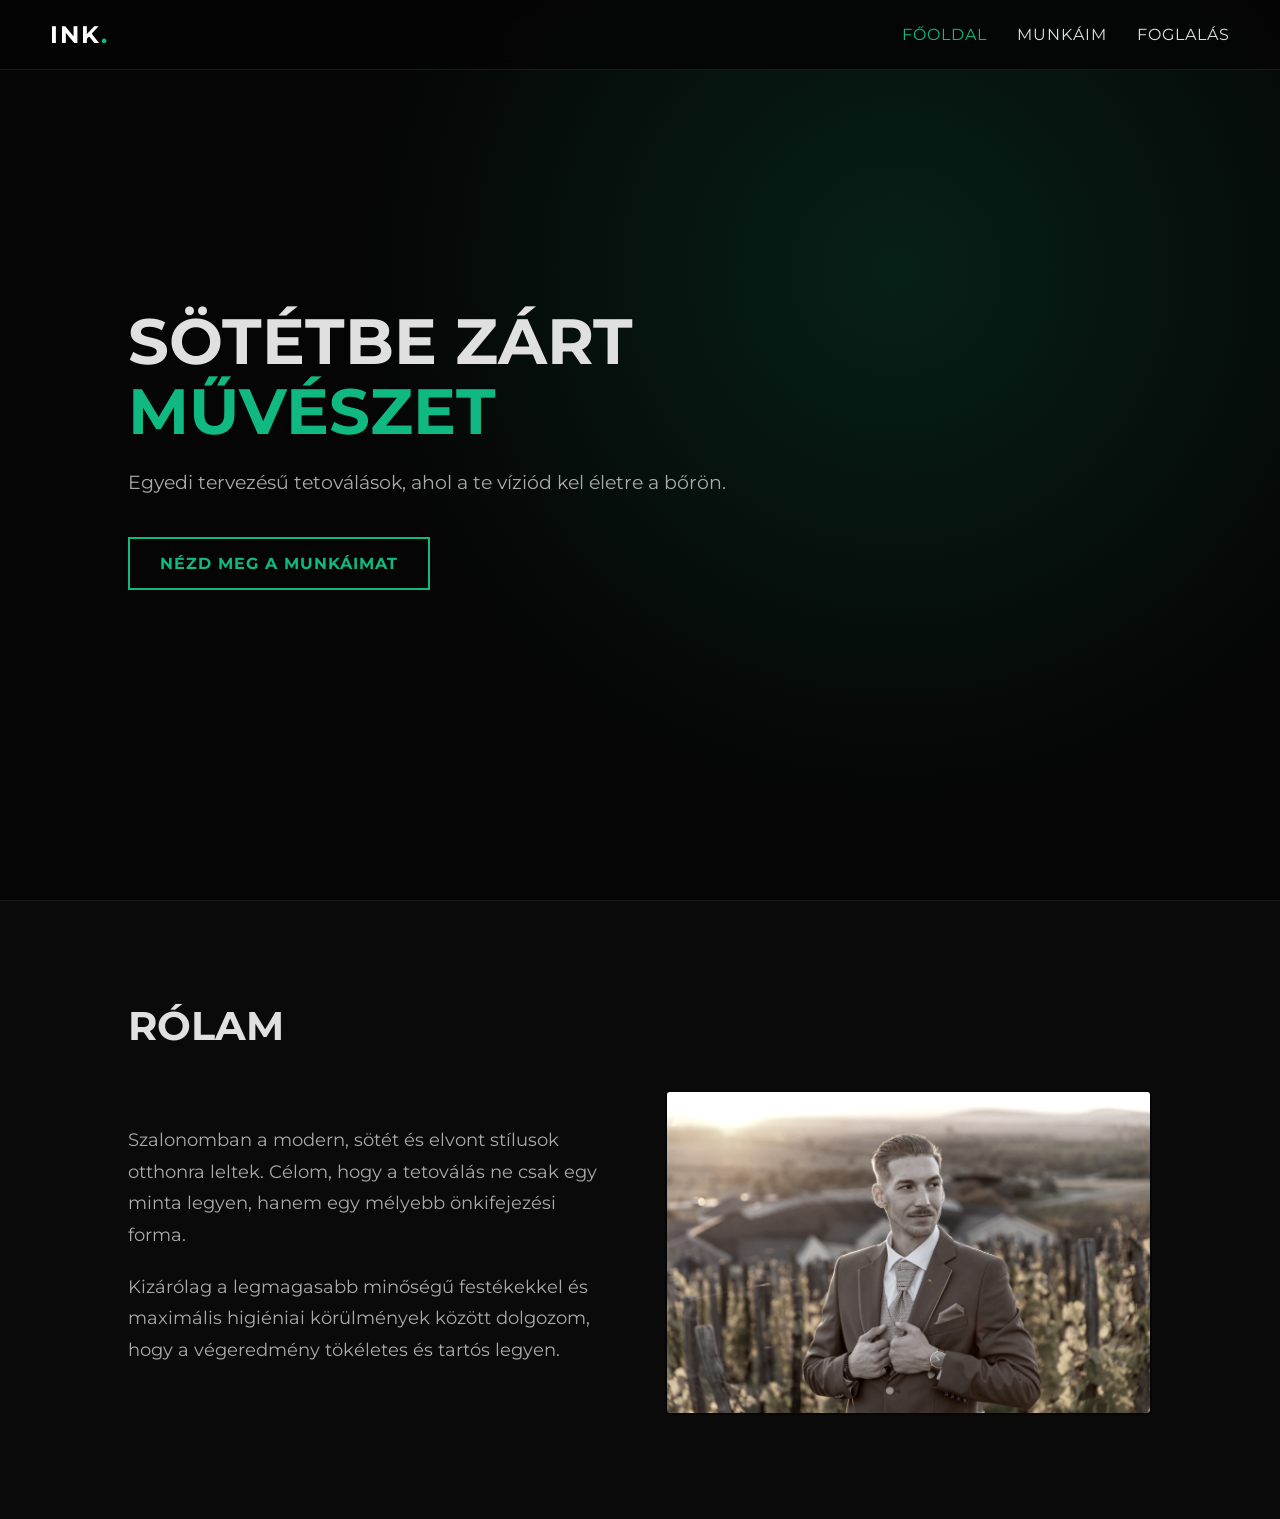
==== index.html @ c60e9e4d "base commit" ====
<!DOCTYPE html>
<html lang="hu">
<head>
    <meta charset="UTF-8">
    <meta name="viewport" content="width=device-width, initial-scale=1.0">
    <title>Tetoválószalon | Főoldal</title>
    <link rel="stylesheet" href="style.css">
</head>
<body>
    <nav class="navbar">
        <div class="logo">INK<span>.</span></div>
        <ul class="nav-links">
            <li><a href="index.html" class="active">Főoldal</a></li>
            <li><a href="portfolio.html">Munkáim</a></li>
            <li><a href="foglalas.html">Foglalás</a></li>
        </ul>
        <div class="burger">
            <div></div>
            <div></div>
            <div></div>
        </div>
    </nav>
    
    <header class="hero">
        <div class="hero-content">
            <h1>Sötétbe Zárt <span>Művészet</span></h1>
            <p>Egyedi tervezésű tetoválások, ahol a te víziód kel életre a bőrön.</p>
            <a href="portfolio.html" class="btn">Nézd meg a munkáimat</a>
        </div>
        <div class="abstract-shape"></div>
    </header>

    <section class="about">
        <h2>Rólam</h2>
        <div class="about-grid">
            <div class="about-text">
                <p>Szalonomban a modern, sötét és elvont stílusok otthonra leltek. Célom, hogy a tetoválás ne csak egy minta legyen, hanem egy mélyebb önkifejezési forma.</p>
                <p>Kizárólag a legmagasabb minőségű festékekkel és maximális higiéniai körülmények között dolgozom, hogy a végeredmény tökéletes és tartós legyen.</p>
            </div>
            <div class="about-image">
                <img src="images/mateo.jpg" alt="Rólam">
            </div>
        </div>
    </section>

    <script src="main.js"></script>
</body>
</html>
---- style.css ----
@import url('https://fonts.googleapis.com/css2?family=Montserrat:wght@300;400;700&display=swap');

* {
    margin: 0;
    padding: 0;
    box-sizing: border-box;
}

body {
    font-family: 'Montserrat', sans-serif;
    background-color: #050505;
    color: #e0e0e0;
    overflow-x: hidden;
}

::-webkit-scrollbar {
    width: 10px;
}

::-webkit-scrollbar-track {
    background: #050505;
}

::-webkit-scrollbar-thumb {
    background: #10b981;
}

span {
    color: #10b981;
}

.navbar {
    display: flex;
    justify-content: space-between;
    align-items: center;
    padding: 20px 50px;
    background-color: rgba(5, 5, 5, 0.9);
    position: fixed;
    width: 100%;
    top: 0;
    z-index: 1000;
    backdrop-filter: blur(10px);
    border-bottom: 1px solid #1a1a1a;
}

.logo {
    font-size: 24px;
    font-weight: 700;
    letter-spacing: 2px;
    color: #fff;
}

.nav-links {
    display: flex;
    list-style: none;
}

.nav-links li {
    margin-left: 30px;
}

.nav-links a {
    text-decoration: none;
    color: #e0e0e0;
    font-size: 16px;
    transition: color 0.3s ease;
    text-transform: uppercase;
    letter-spacing: 1px;
}

.nav-links a:hover,
.nav-links a.active {
    color: #10b981;
}

.burger {
    display: none;
    cursor: pointer;
}

.burger div {
    width: 25px;
    height: 3px;
    background-color: #e0e0e0;
    margin: 5px;
    transition: all 0.3s ease;
}

.hero {
    height: 100vh;
    display: flex;
    align-items: center;
    justify-content: flex-start;
    padding: 0 10%;
    position: relative;
    overflow: hidden;
}

.hero::before {
    content: '';
    position: absolute;
    top: 0;
    left: 0;
    width: 100%;
    height: 100%;
    background: radial-gradient(circle at 70% 30%, rgba(16, 185, 129, 0.15) 0%, rgba(5, 5, 5, 1) 50%);
    z-index: -1;
}

.hero-content {
    max-width: 600px;
    z-index: 1;
}

.hero h1 {
    font-size: 4rem;
    margin-bottom: 20px;
    line-height: 1.1;
    text-transform: uppercase;
}

.hero p {
    font-size: 1.2rem;
    margin-bottom: 40px;
    color: #aaa;
    line-height: 1.6;
}

.btn {
    display: inline-block;
    padding: 15px 30px;
    background-color: transparent;
    color: #10b981;
    text-decoration: none;
    border: 2px solid #10b981;
    font-weight: 700;
    text-transform: uppercase;
    letter-spacing: 1px;
    transition: all 0.3s ease;
    position: relative;
    overflow: hidden;
}

.btn:hover {
    background-color: #10b981;
    color: #050505;
    box-shadow: 0 0 20px rgba(16, 185, 129, 0.4);
}

.about {
    padding: 100px 10%;
    background-color: #0a0a0a;
    border-top: 1px solid #1a1a1a;
}

.about h2 {
    font-size: 2.5rem;
    margin-bottom: 40px;
    text-transform: uppercase;
}

.about-grid {
    display: grid;
    grid-template-columns: 1fr 1fr;
    gap: 50px;
    align-items: center;
}

.about-text p {
    font-size: 1.1rem;
    color: #aaa;
    margin-bottom: 20px;
    line-height: 1.8;
}

.about-image img {
    width: 100%;
    max-width: 500px;
    border: 2px solid #1a1a1a;
    border-radius: 5px;
    filter: grayscale(80%) contrast(1.2);
    transition: all 0.4s ease;
}

.about-image img:hover {
    filter: grayscale(0%) contrast(1);
    border-color: #10b981;
    box-shadow: 0 0 15px rgba(16, 185, 129, 0.3);
}

.portfolio-section {
    padding: 120px 10% 80px;
    min-height: 100vh;
}

.portfolio-section h2 {
    font-size: 3rem;
    margin-bottom: 50px;
    text-transform: uppercase;
    text-align: center;
}

.gallery {
    display: grid;
    grid-template-columns: repeat(auto-fill, minmax(300px, 1fr));
    gap: 20px;
}

.gallery-item {
    width: 100%;
    height: 300px;
    object-fit: cover;
    cursor: pointer;
    filter: grayscale(80%) contrast(1.2);
    transition: all 0.4s ease;
    border: 1px solid #1a1a1a;
}

.gallery-item:hover {
    filter: grayscale(0%) contrast(1);
    transform: scale(1.02);
    box-shadow: 0 0 15px rgba(16, 185, 129, 0.3);
    border-color: #10b981;
}

.modal {
    display: none;
    position: fixed;
    z-index: 2000;
    padding-top: 50px;
    left: 0;
    top: 0;
    width: 100%;
    height: 100%;
    overflow: auto;
    background-color: rgba(5, 5, 5, 0.95);
    backdrop-filter: blur(5px);
}

.modal-content {
    margin: auto;
    display: block;
    width: 80%;
    max-width: 700px;
    border: 2px solid #10b981;
    box-shadow: 0 0 30px rgba(16, 185, 129, 0.2);
}

.close {
    position: absolute;
    top: 15px;
    right: 35px;
    color: #10b981;
    font-size: 40px;
    font-weight: bold;
    transition: 0.3s;
    cursor: pointer;
}

.close:hover,
.close:focus {
    color: #fff;
    text-decoration: none;
}

.booking-section {
    padding: 120px 10% 80px;
    min-height: 100vh;
    display: flex;
    flex-direction: column;
    align-items: center;
}

.booking-section h2 {
    font-size: 3rem;
    margin-bottom: 50px;
    text-transform: uppercase;
    text-align: center;
}

.form-container {
    width: 100%;
    max-width: 600px;
    background-color: #0a0a0a;
    padding: 40px;
    border: 1px solid #1a1a1a;
    border-radius: 5px;
    box-shadow: 0 0 20px rgba(0,0,0,0.5);
}

.input-group {
    margin-bottom: 25px;
}

.input-group label {
    display: block;
    margin-bottom: 8px;
    color: #aaa;
    font-size: 0.9rem;
    text-transform: uppercase;
    letter-spacing: 1px;
}

.input-group input,
.input-group textarea {
    width: 100%;
    padding: 15px;
    background-color: #050505;
    border: 1px solid #1a1a1a;
    color: #e0e0e0;
    font-family: inherit;
    font-size: 1rem;
    transition: all 0.3s ease;
}

.input-group input:focus,
.input-group textarea:focus {
    outline: none;
    border-color: #10b981;
    box-shadow: 0 0 10px rgba(16, 185, 129, 0.2);
}

input[type="date"]::-webkit-calendar-picker-indicator {
    filter: invert(1);
    cursor: pointer;
}

form .btn {
    width: 100%;
    cursor: pointer;
    text-align: center;
    background-color: #10b981;
    color: #050505;
    border: none;
    font-size: 1.1rem;
}

form .btn:hover {
    background-color: transparent;
    color: #10b981;
    border: 2px solid #10b981;
}

#formStatus {
    margin-top: 20px;
    text-align: center;
    font-weight: bold;
    font-size: 1.1rem;
}

.status-success {
    color: #10b981;
}

.status-error {
    color: #ff4c4c;
}

.time-slots {
    display: grid;
    grid-template-columns: repeat(auto-fill, minmax(80px, 1fr));
    gap: 15px;
    margin-top: 10px;
}

.time-slot-btn {
    padding: 10px;
    background-color: #050505;
    border: 1px solid #1a1a1a;
    color: #e0e0e0;
    cursor: pointer;
    transition: all 0.3s ease;
    font-family: inherit;
    font-size: 1rem;
    border-radius: 4px;
}

.time-slot-btn:hover:not(.booked) {
    border-color: #10b981;
    color: #10b981;
}

.time-slot-btn.selected {
    background-color: #10b981;
    color: #050505;
    border-color: #10b981;
    font-weight: bold;
}

.time-slot-btn.booked {
    background-color: #1a1a1a;
    color: #333;
    cursor: not-allowed;
    text-decoration: line-through;
    border-color: #1a1a1a;
}

@media screen and (max-width: 768px) {
    .nav-links {
        position: absolute;
        right: 0;
        height: 100vh;
        top: 0;
        background-color: #0a0a0a;
        display: flex;
        flex-direction: column;
        align-items: center;
        justify-content: center;
        width: 50%;
        transform: translateX(100%);
        transition: transform 0.5s ease-in;
        border-left: 1px solid #10b981;
    }

    .nav-links li {
        margin: 30px 0;
    }

    .nav-active {
        transform: translateX(0%);
    }

    .burger {
        display: block;
        z-index: 1001;
    }

    .hero h1 {
        font-size: 2.5rem;
    }
    
    .about-grid {
        grid-template-columns: 1fr;
    }
}
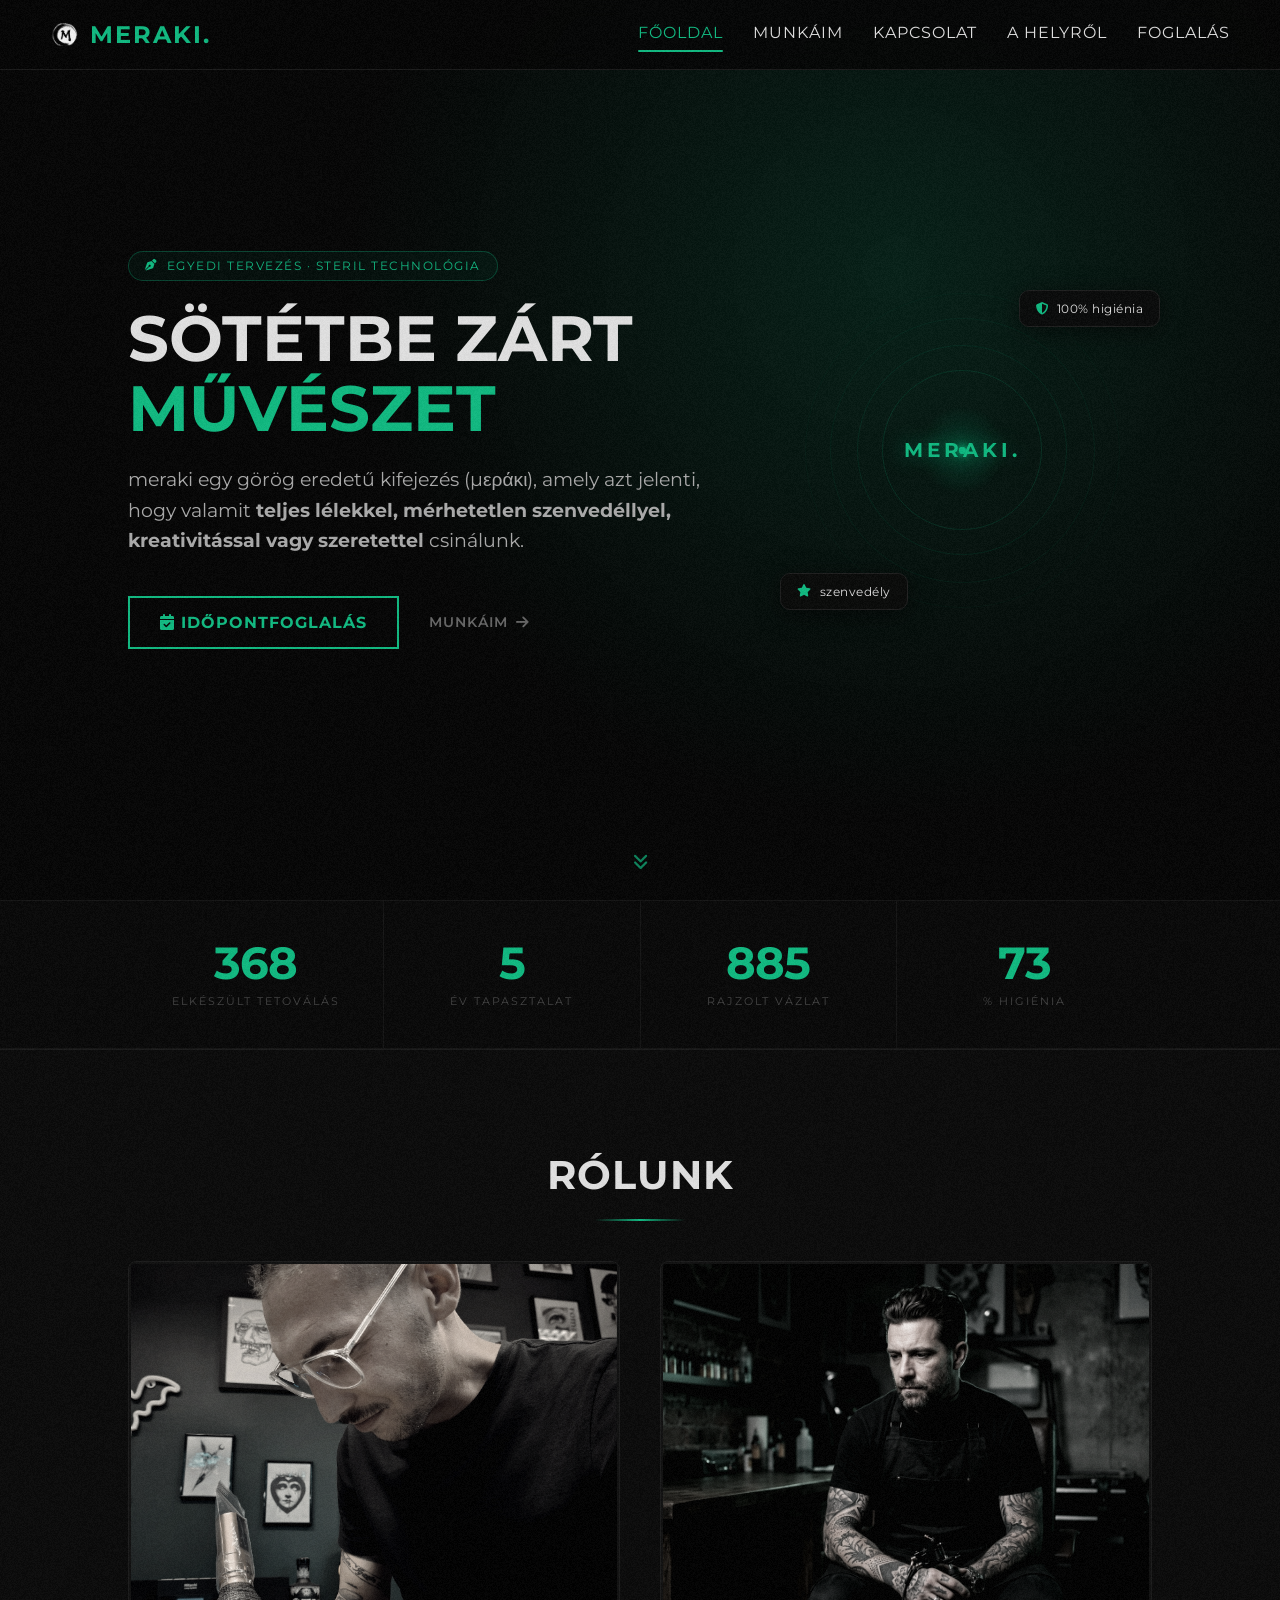
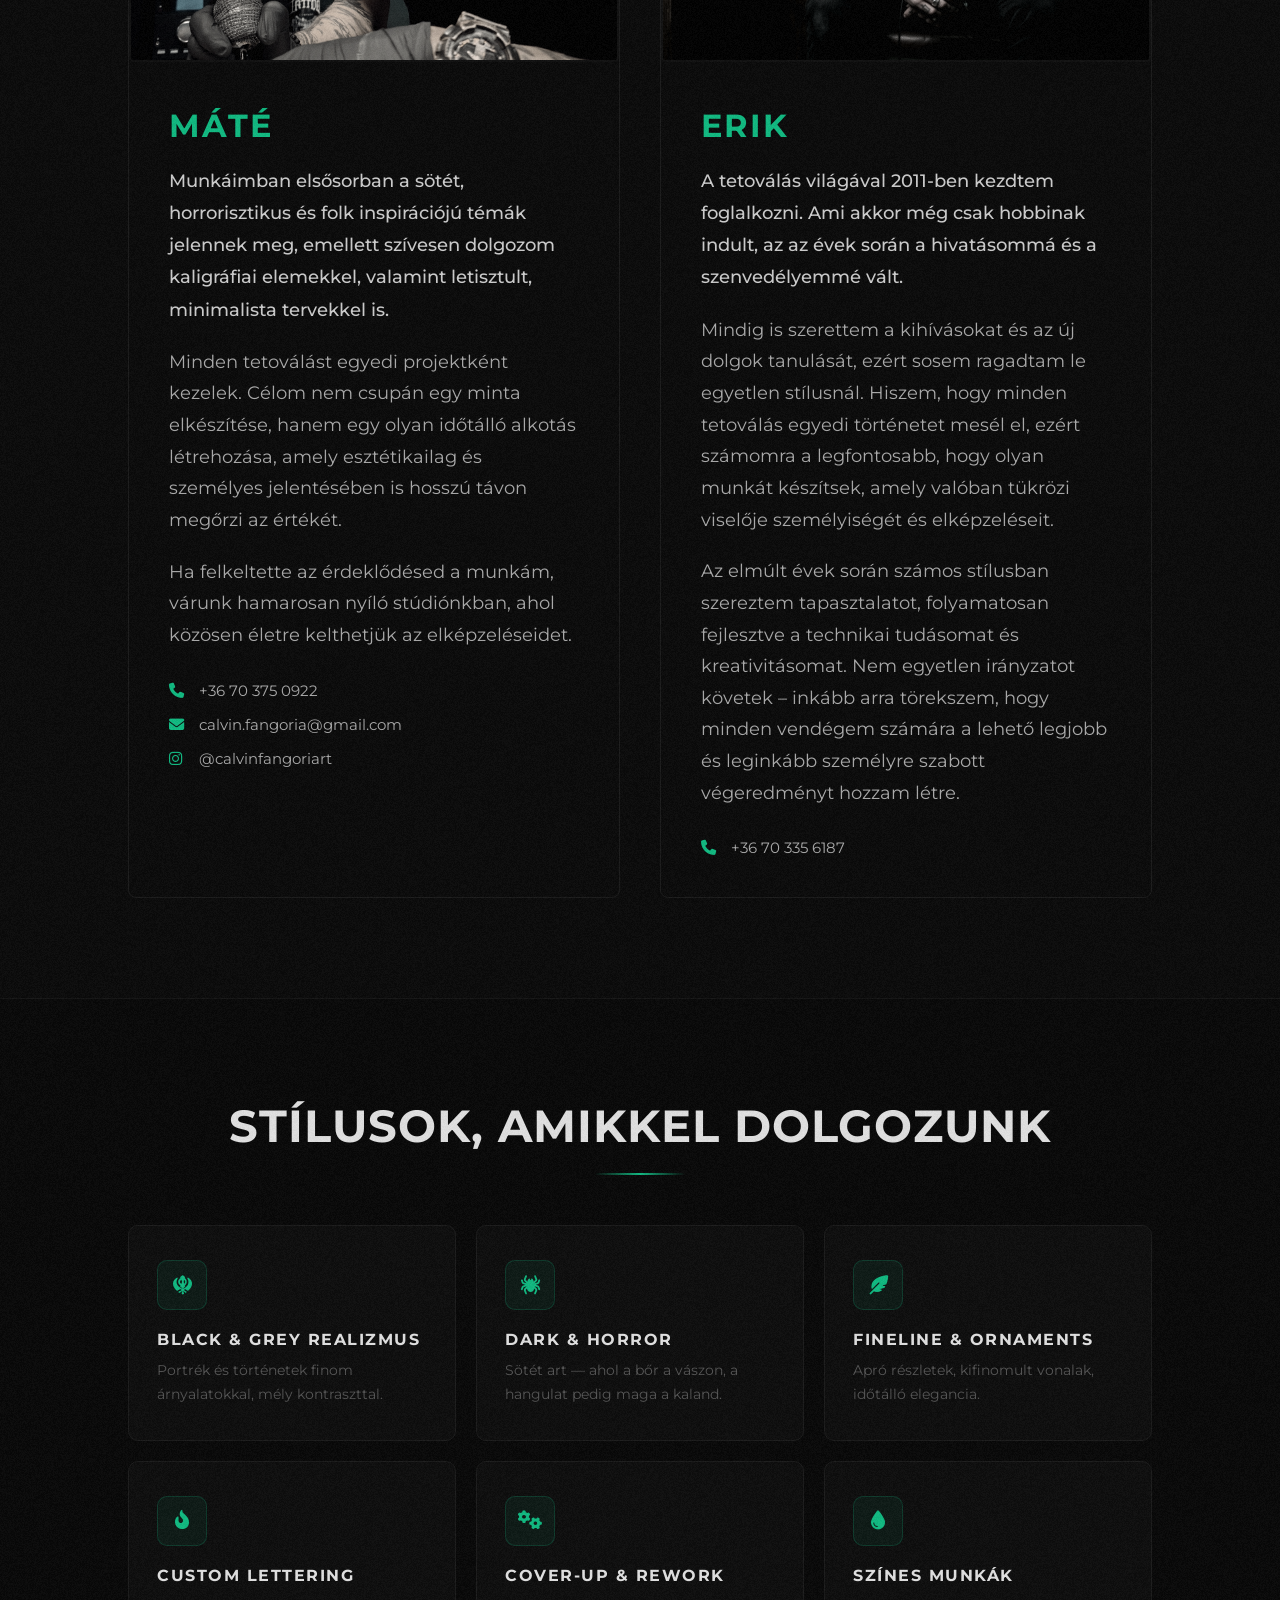
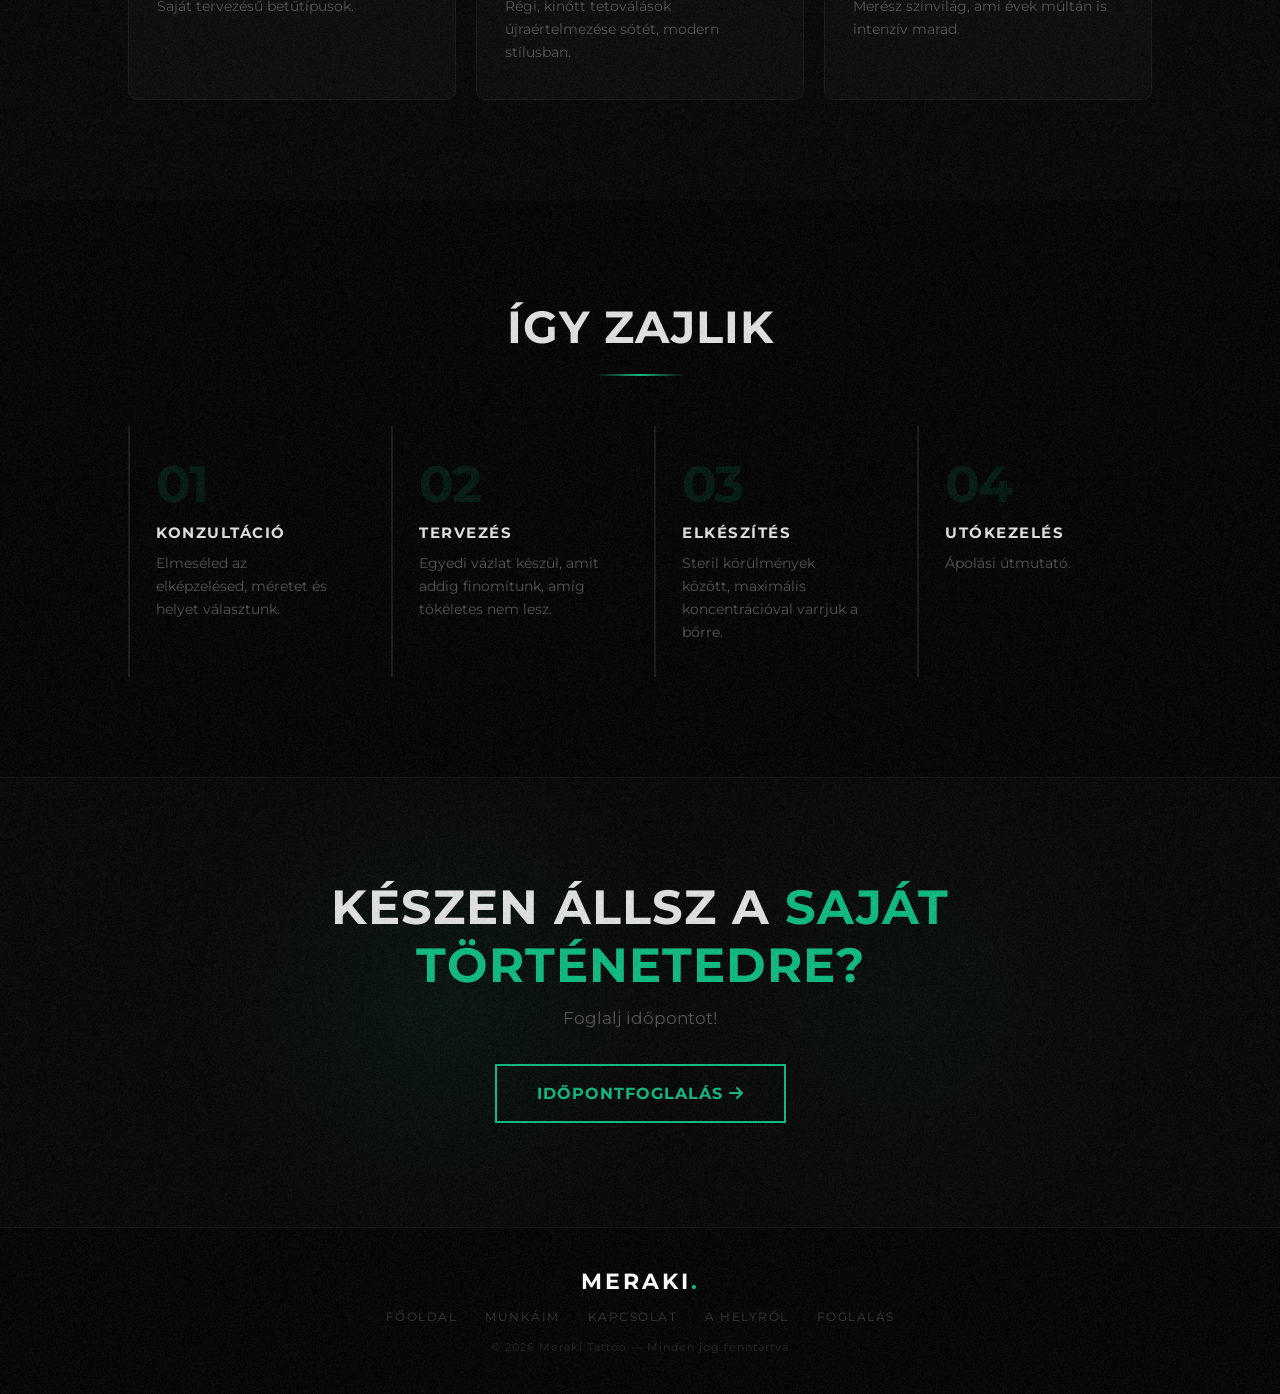
==== commit dfe33c97: "style fix and content update" ====
--- a/index.html
+++ b/index.html
@@ -1,18 +1,32 @@
 <!DOCTYPE html>
 <html lang="hu">
+
 <head>
     <meta charset="UTF-8">
     <meta name="viewport" content="width=device-width, initial-scale=1.0">
-    <title>Tetoválószalon | Főoldal</title>
+    <title>Meraki Tattoo | Főoldal</title>
+    <meta name="description"
+        content="Egyedi tervezésű tetoválások Hajdúböszörményben. Az első konzultáció ingyenes — hozd az ötletet, a többi Máté Kissre vár.">
+    <meta name="keywords"
+        content="tattoo, tetoválás, tetoválószalon, Hajdúböszörmény, Meraki, Meraki tattoo, dotwork, dark art, art, tetkó">
+    <link rel="icon" type="image/png" href="images/favicon.png">
     <link rel="stylesheet" href="style.css">
+    <link rel="stylesheet" href="https://cdnjs.cloudflare.com/ajax/libs/font-awesome/6.5.0/css/all.min.css">
 </head>
+
 <body>
     <nav class="navbar">
-        <div class="logo">INK<span>.</span></div>
+        <a class="logo" href="index.html">
+            <img src="images/favicon.png" alt="Meraki logo" width="30"
+                style="margin-right:10px;vertical-align:middle;"><span class="logo-typed"></span><span
+                class="logo-cursor"></span>
+        </a>
         <ul class="nav-links">
             <li><a href="index.html" class="active">Főoldal</a></li>
             <li><a href="portfolio.html">Munkáim</a></li>
-            <li><a href="foglalas.html">Foglalás</a></li>
+            <li><a href="elerhetosegek.html">Kapcsolat</a></li>
+            <li><a href="ahelyrol.html">A Helyről</a></li>
+            <li><a href="megbeszeles.html">Foglalás</a></li>
         </ul>
         <div class="burger">
             <div></div>
@@ -20,29 +34,207 @@
             <div></div>
         </div>
     </nav>
-    
+
     <header class="hero">
-        <div class="hero-content">
-            <h1>Sötétbe Zárt <span>Művészet</span></h1>
-            <p>Egyedi tervezésű tetoválások, ahol a te víziód kel életre a bőrön.</p>
-            <a href="portfolio.html" class="btn">Nézd meg a munkáimat</a>
-        </div>
-        <div class="abstract-shape"></div>
+        <div class="hero-inner">
+            <div class="hero-content reveal">
+                <div class="hero-badge"><i class="fas fa-pen-nib"></i> Egyedi tervezés · Steril technológia</div>
+                <h1>Sötétbe Zárt <span>Művészet</span></h1>
+                <p>meraki</span> egy görög eredetű kifejezés (μεράκι), amely azt jelenti, hogy valamit <strong>teljes
+                        lélekkel, mérhetetlen szenvedéllyel, kreativitással vagy szeretettel</strong> csinálunk.</p>
+                <div class="hero-actions">
+                    <a href="megbeszeles.html" class="btn"><i class="fas fa-calendar-check"></i> Időpontfoglalás</a>
+                    <a href="portfolio.html" class="btn-ghost">Munkáim <i class="fas fa-arrow-right"></i></a>
+                </div>
+            </div>
+            <div class="hero-visual reveal delay-1">
+                <div class="orbit-scene">
+                    <div class="orbit-track"></div>
+                    <div class="orbit-ring r2"></div>
+                    <div class="orbit-ring r3"></div>
+                    <div class="orbit-ring r4"></div>
+                    <div class="orbit-sun"></div>
+                    <div class="orbit-core">MERAKI.</div>
+                    <div class="sat sat-1"></div>
+                    <div class="sat sat-2"></div>
+                    <div class="sat sat-3"></div>
+                    <div class="sat sat-4"></div>
+                </div>
+                <div class="hero-card c1"><i class="fas fa-shield-halved"></i> 100% higiénia</div>
+                <!-- <div class="hero-card c2"><i class="fas fa-award"></i> meraki </div> -->
+                <div class="hero-card c3"><i class="fas fa-star"></i> szenvedély</div>
+            </div>
+        </div>
+        <div class="scroll-hint"><i class="fas fa-angles-down"></i></div>
     </header>
 
-    <section class="about">
-        <h2>Rólam</h2>
-        <div class="about-grid">
-            <div class="about-text">
-                <p>Szalonomban a modern, sötét és elvont stílusok otthonra leltek. Célom, hogy a tetoválás ne csak egy minta legyen, hanem egy mélyebb önkifejezési forma.</p>
-                <p>Kizárólag a legmagasabb minőségű festékekkel és maximális higiéniai körülmények között dolgozom, hogy a végeredmény tökéletes és tartós legyen.</p>
-            </div>
-            <div class="about-image">
-                <img src="images/mateo.jpg" alt="Rólam">
-            </div>
-        </div>
-    </section>
-
+    <section class="stats-strip">
+        <div class="stat reveal">
+            <div class="stat-num" data-count="500">0</div>
+            <div class="stat-label">Elkészült tetoválás</div>
+        </div>
+        <div class="stat reveal delay-1">
+            <div class="stat-num" data-count="8">0</div>
+            <div class="stat-label">Év tapasztalat</div>
+        </div>
+        <div class="stat reveal delay-2">
+            <div class="stat-num" data-count="1200">0</div>
+            <div class="stat-label">Rajzolt vázlat</div>
+        </div>
+        <div class="stat reveal delay-3">
+            <div class="stat-num" data-count="100">0</div>
+            <div class="stat-label">% higiénia</div>
+        </div>
+    </section>
+
+    <!-- <section class="meraki-preface">
+        <div class="preface-inner reveal">
+            <h2>Előszó</h2>
+            <p>A <span class="meraki-highlight">meraki</span> egy görög eredetű kifejezés (μεράκι), amely azt jelenti, hogy valamit <strong>teljes lélekkel, mérhetetlen szenvedéllyel, kreativitással vagy szeretettel</strong> csinálunk.</p>
+        </div>
+    </section> -->
+
+    <section class="about" id="rolunk">
+        <h2 class="section-title reveal">Rólunk</h2>
+        <div class="about-container">
+            <!-- Máté -->
+            <div class="about-card reveal delay-1">
+                <div class="about-image">
+                    <img src="images/mateo.jpg" alt="Kiss Máté"
+                        onerror="this.onerror=null;this.src='https://via.placeholder.com/500x600/0a0a0a/10b981?text=MATE';">
+                </div>
+                <div class="about-text">
+                    <h3>Máté</h3>
+                    <p class="lead">Munkáimban elsősorban a sötét, horrorisztikus és folk inspirációjú témák jelennek
+                        meg, emellett szívesen dolgozom kaligráfiai elemekkel, valamint letisztult, minimalista
+                        tervekkel is.</p>
+                    <p>Minden tetoválást egyedi projektként kezelek. Célom nem csupán egy minta elkészítése, hanem egy
+                        olyan időtálló alkotás létrehozása, amely esztétikailag és személyes jelentésében is hosszú
+                        távon megőrzi az értékét.</p>
+                    <p>Ha felkeltette az érdeklődésed a munkám, várunk hamarosan nyíló stúdiónkban, ahol közösen életre
+                        kelthetjük az elképzeléseidet.</p>
+                    <div class="artist-contact">
+                        <a href="tel:+36703750922"><i class="fas fa-phone"></i> +36 70 375 0922</a>
+                        <a href="mailto:calvin.fangoria@gmail.com"><i class="fas fa-envelope"></i>
+                            calvin.fangoria@gmail.com</a>
+                        <a href="https://instagram.com/calvinfangoriart" target="_blank"><i
+                                class="fab fa-instagram"></i> @calvinfangoriart</a>
+                    </div>
+                </div>
+            </div>
+
+            <!-- Erik -->
+            <div class="about-card reveal delay-2">
+                <div class="about-image">
+                    <img src="images/erik.jpg" alt="Erik"
+                        onerror="this.onerror=null;this.src='https://via.placeholder.com/500x600/0a0a0a/10b981?text=ERIK';">
+                </div>
+                <div class="about-text">
+                    <h3>Erik</h3>
+                    <p class="lead">A tetoválás világával 2011-ben kezdtem foglalkozni. Ami akkor még csak hobbinak
+                        indult, az az évek során a hivatásommá és a szenvedélyemmé vált.</p>
+                    <p>Mindig is szerettem a kihívásokat és az új dolgok tanulását, ezért sosem ragadtam le egyetlen
+                        stílusnál. Hiszem, hogy minden tetoválás egyedi történetet mesél el, ezért számomra a
+                        legfontosabb, hogy olyan munkát készítsek, amely valóban tükrözi viselője személyiségét és
+                        elképzeléseit.</p>
+                    <p>Az elmúlt évek során számos stílusban szereztem tapasztalatot, folyamatosan fejlesztve a
+                        technikai tudásomat és kreativitásomat. Nem egyetlen irányzatot követek – inkább arra törekszem,
+                        hogy minden vendégem számára a lehető legjobb és leginkább személyre szabott végeredményt hozzam
+                        létre.</p>
+                    <div class="artist-contact">
+                        <a href="tel:+36703356187"><i class="fas fa-phone"></i> +36 70 335 6187</a>
+                    </div>
+                </div>
+            </div>
+        </div>
+    </section>
+
+    <section class="services" id="szolgaltatasok">
+        <h2 class="section-title reveal">Stílusok, amikkel dolgozunk</h2>
+        <div class="services-grid">
+            <div class="service-card reveal">
+                <div class="service-icon"><i class="fas fa-khanda"></i></div>
+                <h3>Black &amp; Grey Realizmus</h3>
+                <p>Portrék és történetek finom árnyalatokkal, mély kontraszttal.</p>
+            </div>
+            <div class="service-card reveal delay-1">
+                <div class="service-icon"><i class="fas fa-spider"></i></div>
+                <h3>Dark &amp; Horror</h3>
+                <p>Sötét art — ahol a bőr a vászon, a hangulat pedig maga a kaland.</p>
+            </div>
+            <div class="service-card reveal delay-2">
+                <div class="service-icon"><i class="fas fa-feather-pointed"></i></div>
+                <h3>Fineline &amp; Ornaments</h3>
+                <p>Apró részletek, kifinomult vonalak, időtálló elegancia.</p>
+            </div>
+            <div class="service-card reveal delay-3">
+                <div class="service-icon"><i class="fas fa-fire-flame-curved"></i></div>
+                <h3>Custom Lettering</h3>
+                <p>Saját tervezésű betűtípusok.</p>
+            </div>
+            <div class="service-card reveal">
+                <div class="service-icon"><i class="fas fa-gears"></i></div>
+                <h3>Cover-up &amp; Rework</h3>
+                <p>Régi, kinőtt tetoválások újraértelmezése sötét, modern stílusban.</p>
+            </div>
+            <div class="service-card reveal delay-1">
+                <div class="service-icon"><i class="fas fa-droplet"></i></div>
+                <h3>Színes munkák</h3>
+                <p>Merész színvilág, ami évek múltán is intenzív marad.</p>
+            </div>
+        </div>
+    </section>
+
+    <section class="process">
+        <h2 class="section-title reveal">Így zajlik</h2>
+        <div class="process-grid">
+            <div class="process-step reveal">
+                <div class="step-num">01</div>
+                <h3>Konzultáció</h3>
+                <p>Elmeséled az elképzelésed, méretet és helyet választunk.</p>
+            </div>
+            <div class="process-step reveal delay-1">
+                <div class="step-num">02</div>
+                <h3>Tervezés</h3>
+                <p>Egyedi vázlat készül, amit addig finomítunk, amíg tökéletes nem lesz.</p>
+            </div>
+            <div class="process-step reveal delay-2">
+                <div class="step-num">03</div>
+                <h3>Elkészítés</h3>
+                <p>Steril körülmények között, maximális koncentrációval varrjuk a bőrre.</p>
+            </div>
+            <div class="process-step reveal delay-3">
+                <div class="step-num">04</div>
+                <h3>Utókezelés</h3>
+                <p>Ápolási útmutató.</p>
+            </div>
+        </div>
+    </section>
+
+    <section class="cta-banner">
+        <div class="cta-inner reveal">
+            <h2>Készen állsz a <span>saját történetedre?</span></h2>
+            <p>Foglalj időpontot!</p>
+            <a href="megbeszeles.html" class="btn btn-big">Időpontfoglalás <i class="fas fa-arrow-right"></i></a>
+        </div>
+        <div class="cta-shape"></div>
+        <div class="cta-shape s2"></div>
+    </section>
+
+    <footer>
+        <div class="footer-logo">MERAKI<span>.</span></div>
+        <nav class="footer-links">
+            <a href="index.html">Főoldal</a>
+            <a href="portfolio.html">Munkáim</a>
+            <a href="elerhetosegek.html">Kapcsolat</a>
+            <a href="ahelyrol.html">A Helyről</a>
+            <a href="megbeszeles.html">Foglalás</a>
+        </nav>
+        <div class="footer-copy">© 2026 Meraki Tattoo — Minden jog fenntartva</div>
+    </footer>
+
+    <div class="noise-overlay"></div>
     <script src="main.js"></script>
 </body>
+
 </html>
--- a/style.css
+++ b/style.css
@@ -4,6 +4,10 @@
     margin: 0;
     padding: 0;
     box-sizing: border-box;
+}
+
+html {
+    background-color: #050505;
 }
 
 body {
@@ -11,22 +15,75 @@
     background-color: #050505;
     color: #e0e0e0;
     overflow-x: hidden;
+    opacity: 0;
+    animation: fadeIn 0.5s ease-out forwards;
 }
 
 ::-webkit-scrollbar {
-    width: 10px;
+    width: 5px;
 }
 
 ::-webkit-scrollbar-track {
-    background: #050505;
+    background: transparent;
 }
 
 ::-webkit-scrollbar-thumb {
-    background: #10b981;
+    background: linear-gradient(to bottom,
+            #059669 0%,
+            #10b981 35%,
+            #34d399 65%,
+            #10b981 100%);
+    background-size: 100% 200%;
+    border-radius: 10px;
+    box-shadow: 0 0 8px rgba(16, 185, 129, 0.55);
+    animation: scrollThumbPulse 2.8s ease-in-out infinite;
+}
+
+::-webkit-scrollbar-thumb:hover {
+    background: linear-gradient(to bottom, #34d399, #10b981);
+    box-shadow: 0 0 18px rgba(52, 211, 153, 0.9),
+        0 0 30px rgba(16, 185, 129, 0.4);
+}
+
+@keyframes scrollThumbPulse {
+
+    0%,
+    100% {
+        background-position: 0% 0%;
+        box-shadow: 0 0 6px rgba(16, 185, 129, 0.5);
+    }
+
+    50% {
+        background-position: 0% 100%;
+        box-shadow: 0 0 16px rgba(16, 185, 129, 0.9),
+            0 0 28px rgba(52, 211, 153, 0.35);
+    }
 }
 
 span {
     color: #10b981;
+}
+
+/* ── Logo typewriter ── */
+.logo-typed {
+    display: inline;
+    letter-spacing: 2px;
+}
+
+.logo-dot {
+    color: #10b981;
+}
+
+.logo-cursor {
+    display: inline-block;
+    width: 2px;
+    height: 18px;
+    background-color: #10b981;
+    margin-left: 2px;
+    vertical-align: middle;
+    border-radius: 1px;
+    animation: blink 0.75s step-end infinite;
+    box-shadow: 0 0 6px rgba(16, 185, 129, 0.7);
 }
 
 .navbar {
@@ -41,6 +98,13 @@
     z-index: 1000;
     backdrop-filter: blur(10px);
     border-bottom: 1px solid #1a1a1a;
+    transition: padding 0.3s ease, background-color 0.3s ease, box-shadow 0.3s ease;
+}
+
+.navbar.scrolled {
+    padding: 10px 50px;
+    background-color: rgba(5, 5, 5, 0.98);
+    box-shadow: 0 5px 20px rgba(0, 0, 0, 0.5);
 }
 
 .logo {
@@ -48,11 +112,36 @@
     font-weight: 700;
     letter-spacing: 2px;
     color: #fff;
+    display: flex;
+    align-items: center;
+    text-decoration: none;
+}
+
+.cursor {
+    display: inline-block;
+    width: 3px;
+    height: 24px;
+    background-color: #10b981;
+    margin-left: 5px;
+    animation: blink 0.8s step-end infinite;
+}
+
+@keyframes blink {
+
+    0%,
+    100% {
+        opacity: 1;
+    }
+
+    50% {
+        opacity: 0;
+    }
 }
 
 .nav-links {
     display: flex;
     list-style: none;
+    position: relative;
 }
 
 .nav-links li {
@@ -66,11 +155,24 @@
     transition: color 0.3s ease;
     text-transform: uppercase;
     letter-spacing: 1px;
+    padding-bottom: 5px;
+    display: inline-block;
 }
 
 .nav-links a:hover,
 .nav-links a.active {
     color: #10b981;
+}
+
+.nav-slider {
+    position: absolute;
+    bottom: -5px;
+    left: 0;
+    height: 2px;
+    background-color: #10b981;
+    transition: all 0.3s ease;
+    border-radius: 2px;
+    pointer-events: none;
 }
 
 .burger {
@@ -90,7 +192,7 @@
     height: 100vh;
     display: flex;
     align-items: center;
-    justify-content: flex-start;
+    justify-content: center;
     padding: 0 10%;
     position: relative;
     overflow: hidden;
@@ -198,6 +300,19 @@
     margin-bottom: 50px;
     text-transform: uppercase;
     text-align: center;
+}
+
+.shop-info {
+    max-width: 800px;
+    margin: 0 auto 50px auto;
+    text-align: center;
+}
+
+.shop-info p {
+    font-size: 1.1rem;
+    color: #aaa;
+    margin-bottom: 20px;
+    line-height: 1.8;
 }
 
 .gallery {
@@ -285,7 +400,7 @@
     padding: 40px;
     border: 1px solid #1a1a1a;
     border-radius: 5px;
-    box-shadow: 0 0 20px rgba(0,0,0,0.5);
+    box-shadow: 0 0 20px rgba(0, 0, 0, 0.5);
 }
 
 .input-group {
@@ -393,6 +508,247 @@
     cursor: not-allowed;
     text-decoration: line-through;
     border-color: #1a1a1a;
+}
+
+.contact-section {
+    padding: 120px 10% 80px;
+    min-height: 100vh;
+    display: flex;
+    flex-direction: column;
+    align-items: center;
+}
+
+.contact-section h2 {
+    font-size: 3rem;
+    margin-bottom: 50px;
+    text-transform: uppercase;
+    text-align: center;
+}
+
+.contact-container {
+    display: grid;
+    grid-template-columns: 1fr 1fr;
+    gap: 50px;
+    width: 100%;
+    max-width: 1000px;
+    background-color: #0a0a0a;
+    padding: 40px;
+    border: 1px solid #1a1a1a;
+    border-radius: 5px;
+    box-shadow: 0 0 20px rgba(0, 0, 0, 0.5);
+}
+
+.contact-info h3 {
+    font-size: 1.8rem;
+    margin-bottom: 30px;
+    color: #10b981;
+}
+
+.info-item {
+    margin-bottom: 25px;
+    text-decoration: none;
+    display: block;
+}
+
+.info-item h4 {
+    color: #aaa;
+    font-size: 0.9rem;
+    text-transform: uppercase;
+    letter-spacing: 1px;
+    margin-bottom: 5px;
+}
+
+.info-item p {
+    color: #e0e0e0;
+    font-size: 1.1rem;
+    font-weight: 700;
+}
+
+.social-links {
+    display: flex;
+    flex-wrap: wrap;
+    gap: 15px;
+    margin-top: 30px;
+}
+
+.social-btn {
+    padding: 10px 20px;
+    background-color: transparent;
+    color: #10b981;
+    border: 1px solid #10b981;
+    text-decoration: none;
+    font-size: 0.9rem;
+    font-weight: bold;
+    text-transform: uppercase;
+    border-radius: 3px;
+    transition: all 0.3s ease;
+}
+
+.social-btn:hover {
+    background-color: #10b981;
+    color: #050505;
+    box-shadow: 0 0 10px rgba(16, 185, 129, 0.4);
+}
+
+.map-wrapper {
+    display: flex;
+    justify-content: center;
+    align-items: center;
+}
+
+.map-container {
+    width: 100%;
+    max-width: 450px;
+    aspect-ratio: 1 / 1;
+    border: 2px solid #1a1a1a;
+    border-radius: 5px;
+    overflow: hidden;
+    transition: border-color 0.3s ease;
+}
+
+.map-container:hover {
+    border-color: #10b981;
+}
+
+.consultation-section {
+    padding: 120px 10% 80px;
+    min-height: 100vh;
+    display: flex;
+    flex-direction: column;
+    align-items: center;
+}
+
+.consultation-section h2 {
+    font-size: 3rem;
+    margin-bottom: 50px;
+    text-transform: uppercase;
+    text-align: center;
+}
+
+.consultation-card {
+    width: 100%;
+    max-width: 600px;
+    background-color: #0a0a0a;
+    padding: 50px;
+    border: 1px solid #1a1a1a;
+    border-radius: 5px;
+    box-shadow: 0 0 20px rgba(0, 0, 0, 0.5);
+    text-align: center;
+}
+
+.consultation-intro {
+    font-size: 1.1rem;
+    color: #aaa;
+    margin-bottom: 30px;
+    line-height: 1.6;
+}
+
+.time-box {
+    margin-bottom: 40px;
+    padding: 20px;
+    border: 1px solid #10b981;
+    background-color: rgba(16, 185, 129, 0.05);
+    border-radius: 5px;
+}
+
+.time-box h3 {
+    color: #10b981;
+    font-size: 1.5rem;
+    margin-bottom: 10px;
+    text-transform: uppercase;
+}
+
+.time-box p {
+    color: #fff;
+    font-size: 1.2rem;
+    font-weight: 700;
+}
+
+.contact-details {
+    display: flex;
+    flex-direction: column;
+    gap: 20px;
+}
+
+.detail-item h4 {
+    color: #aaa;
+    font-size: 0.9rem;
+    text-transform: uppercase;
+    letter-spacing: 1px;
+    margin-bottom: 5px;
+}
+
+.detail-item p {
+    color: #e0e0e0;
+    font-size: 1.2rem;
+    font-weight: 700;
+}
+
+.scroll-top-btn {
+    position: fixed;
+    bottom: 30px;
+    right: 30px;
+    width: 50px;
+    height: 50px;
+    background-color: #10b981;
+    color: #050505;
+    border-radius: 50%;
+    display: flex;
+    justify-content: center;
+    align-items: center;
+    font-size: 24px;
+    text-decoration: none;
+    opacity: 0;
+    visibility: hidden;
+    transition: all 0.3s ease;
+    z-index: 999;
+    box-shadow: 0 0 15px rgba(16, 185, 129, 0.4);
+}
+
+.scroll-top-btn.show {
+    opacity: 1;
+    visibility: visible;
+}
+
+.scroll-top-btn:hover {
+    background-color: #fff;
+    box-shadow: 0 0 20px rgba(255, 255, 255, 0.6);
+    transform: translateY(-5px);
+}
+
+.reveal {
+    opacity: 0;
+    transform: translateY(40px);
+    transition: all 0.8s cubic-bezier(0.5, 0, 0, 1);
+}
+
+.reveal.active {
+    opacity: 1;
+    transform: translateY(0);
+}
+
+@keyframes fadeIn {
+    from {
+        opacity: 0;
+        transform: translateY(15px);
+    }
+
+    to {
+        opacity: 1;
+        transform: translateY(0);
+    }
+}
+
+@keyframes fadeOut {
+    from {
+        opacity: 1;
+        transform: translateY(0);
+    }
+
+    to {
+        opacity: 0;
+        transform: translateY(-15px);
+    }
 }
 
 @media screen and (max-width: 768px) {
@@ -420,6 +776,10 @@
         transform: translateX(0%);
     }
 
+    .nav-slider {
+        display: none;
+    }
+
     .burger {
         display: block;
         z-index: 1001;
@@ -428,8 +788,1174 @@
     .hero h1 {
         font-size: 2.5rem;
     }
-    
-    .about-grid {
+
+    .about-grid,
+    .contact-container {
         grid-template-columns: 1fr;
     }
+
+
+}
+
+/* ===================================================
+   MISSING / NEW CLASSES
+   =================================================== */
+
+/* ── Animation delay utilities ── */
+.delay-1 {
+    animation-delay: 0.15s;
+    transition-delay: 0.15s;
+}
+
+.delay-2 {
+    animation-delay: 0.30s;
+    transition-delay: 0.30s;
+}
+
+.delay-3 {
+    animation-delay: 0.45s;
+    transition-delay: 0.45s;
+}
+
+/* ── Noise overlay (global) ── */
+.noise-overlay {
+    position: fixed;
+    inset: 0;
+    background-image: url('images/noise.png');
+    opacity: 0.03;
+    pointer-events: none;
+    z-index: 9999;
+}
+
+/* ── Page hero (shared for inner pages) ── */
+.page-hero {
+    height: 38vh;
+    min-height: 260px;
+    display: flex;
+    align-items: flex-end;
+    justify-content: center;
+    padding-bottom: 52px;
+    position: relative;
+    overflow: hidden;
+    padding-top: 80px;
+}
+
+.page-hero::before {
+    content: '';
+    position: absolute;
+    inset: 0;
+    background:
+        radial-gradient(ellipse 70% 60% at 50% 0%, rgba(16, 185, 129, .18) 0%, transparent 70%),
+        radial-gradient(ellipse 40% 40% at 80% 80%, rgba(16, 185, 129, .07) 0%, transparent 60%);
+}
+
+.page-hero-content {
+    text-align: center;
+    position: relative;
+    z-index: 1;
+}
+
+.page-hero-eyebrow {
+    font-size: 0.72rem;
+    letter-spacing: 4px;
+    text-transform: uppercase;
+    color: #10b981;
+    margin-bottom: 14px;
+    display: flex;
+    align-items: center;
+    justify-content: center;
+    gap: 10px;
+}
+
+.page-hero-eyebrow::before,
+.page-hero-eyebrow::after {
+    content: '';
+    display: block;
+    width: 40px;
+    height: 1px;
+    background: #10b981;
+    opacity: 0.5;
+}
+
+.page-hero h1 {
+    font-size: clamp(2rem, 5vw, 3.5rem);
+    font-weight: 700;
+    text-transform: uppercase;
+    letter-spacing: 2px;
+    line-height: 1.1;
+}
+
+.page-hero h1 span {
+    color: #10b981;
+}
+
+/* ── Hero inner layout ── */
+.hero-inner {
+    display: flex;
+    align-items: center;
+    justify-content: space-between;
+    gap: 60px;
+    width: 100%;
+    max-width: 1280px;
+    z-index: 1;
+}
+
+.hero-badge {
+    display: inline-flex;
+    align-items: center;
+    gap: 8px;
+    padding: 7px 16px;
+    border: 1px solid rgba(16, 185, 129, .3);
+    border-radius: 100px;
+    font-size: 0.72rem;
+    letter-spacing: 1.5px;
+    color: #10b981;
+    background: rgba(16, 185, 129, .05);
+    margin-bottom: 22px;
+    text-transform: uppercase;
+}
+
+.hero-actions {
+    display: flex;
+    gap: 20px;
+    align-items: center;
+    flex-wrap: wrap;
+    margin-top: 8px;
+}
+
+.btn-ghost {
+    display: inline-flex;
+    align-items: center;
+    gap: 8px;
+    padding: 15px 10px;
+    color: #666;
+    text-decoration: none;
+    font-size: 0.9rem;
+    font-weight: 600;
+    letter-spacing: 1px;
+    text-transform: uppercase;
+    transition: color 0.3s ease;
+}
+
+.btn-ghost:hover {
+    color: #fff;
+}
+
+.scroll-hint {
+    position: absolute;
+    bottom: 28px;
+    left: 50%;
+    transform: translateX(-50%);
+    color: #10b981;
+    font-size: 1.1rem;
+    animation: scrollBounce 2s ease-in-out infinite;
+    opacity: 0.7;
+}
+
+@keyframes scrollBounce {
+
+    0%,
+    100% {
+        transform: translateX(-50%) translateY(0);
+        opacity: 0.7;
+    }
+
+    50% {
+        transform: translateX(-50%) translateY(8px);
+        opacity: 0.3;
+    }
+}
+
+/* ── Hero visual / orbit ── */
+.hero-visual {
+    position: relative;
+    flex-shrink: 0;
+    width: 380px;
+    height: 380px;
+    display: flex;
+    align-items: center;
+    justify-content: center;
+}
+
+.orbit-scene {
+    position: relative;
+    width: 320px;
+    height: 320px;
+}
+
+.orbit-core {
+    position: absolute;
+    top: 50%;
+    left: 50%;
+    transform: translate(-50%, -50%);
+    font-size: 1.25rem;
+    font-weight: 700;
+    letter-spacing: 4px;
+    color: #10b981;
+    z-index: 5;
+    text-shadow: 0 0 20px rgba(16, 185, 129, .5);
+    white-space: nowrap;
+}
+
+.orbit-sun {
+    position: absolute;
+    top: 50%;
+    left: 50%;
+    transform: translate(-50%, -50%);
+    width: 88px;
+    height: 88px;
+    border-radius: 50%;
+    background: radial-gradient(circle, rgba(16, 185, 129, .22) 0%, transparent 70%);
+    z-index: 4;
+}
+
+.orbit-track,
+.orbit-ring {
+    position: absolute;
+    top: 50%;
+    left: 50%;
+    border-radius: 50%;
+    border: 1px solid rgba(16, 185, 129, .15);
+}
+
+.orbit-track {
+    width: 160px;
+    height: 160px;
+    margin: -80px 0 0 -80px;
+    animation: orbitSpin 10s linear infinite;
+}
+
+.orbit-ring.r2 {
+    width: 210px;
+    height: 210px;
+    margin: -105px 0 0 -105px;
+    border-color: rgba(16, 185, 129, .1);
+    animation: orbitSpin 16s linear infinite reverse;
+}
+
+.orbit-ring.r3 {
+    width: 265px;
+    height: 265px;
+    margin: -132px 0 0 -132px;
+    border-color: rgba(16, 185, 129, .07);
+    animation: orbitSpin 23s linear infinite;
+}
+
+.orbit-ring.r4 {
+    width: 315px;
+    height: 315px;
+    margin: -157px 0 0 -157px;
+    border-color: rgba(16, 185, 129, .04);
+    animation: orbitSpin 30s linear infinite reverse;
+}
+
+@keyframes orbitSpin {
+    from {
+        transform: rotate(0deg);
+    }
+
+    to {
+        transform: rotate(360deg);
+    }
+}
+
+.sat {
+    position: absolute;
+    top: 50%;
+    left: 50%;
+    width: 7px;
+    height: 7px;
+    border-radius: 50%;
+    background: #10b981;
+    box-shadow: 0 0 8px rgba(16, 185, 129, .9);
+    margin: -3.5px 0 0 -3.5px;
+}
+
+.sat-1 {
+    animation: satOrbit1 10s linear infinite;
+}
+
+.sat-2 {
+    animation: satOrbit2 16s linear infinite reverse;
+    opacity: 0.7;
+}
+
+.sat-3 {
+    width: 5px;
+    height: 5px;
+    animation: satOrbit3 23s linear infinite;
+    opacity: 0.5;
+}
+
+.sat-4 {
+    width: 5px;
+    height: 5px;
+    animation: satOrbit4 30s linear infinite reverse;
+    opacity: 0.35;
+}
+
+@keyframes satOrbit1 {
+    from {
+        transform: rotate(0deg) translateX(80px) rotate(0deg);
+    }
+
+    to {
+        transform: rotate(360deg) translateX(80px) rotate(-360deg);
+    }
+}
+
+@keyframes satOrbit2 {
+    from {
+        transform: rotate(60deg) translateX(105px) rotate(-60deg);
+    }
+
+    to {
+        transform: rotate(420deg) translateX(105px) rotate(-420deg);
+    }
+}
+
+@keyframes satOrbit3 {
+    from {
+        transform: rotate(120deg) translateX(132px) rotate(-120deg);
+    }
+
+    to {
+        transform: rotate(480deg) translateX(132px) rotate(-480deg);
+    }
+}
+
+@keyframes satOrbit4 {
+    from {
+        transform: rotate(200deg) translateX(157px) rotate(-200deg);
+    }
+
+    to {
+        transform: rotate(560deg) translateX(157px) rotate(-560deg);
+    }
+}
+
+/* ── Hero floating cards ── */
+.hero-card {
+    position: absolute;
+    background: rgba(10, 10, 10, .92);
+    border: 1px solid #1e1e1e;
+    border-radius: 10px;
+    padding: 10px 16px;
+    font-size: 0.78rem;
+    color: #e0e0e0;
+    display: flex;
+    align-items: center;
+    gap: 8px;
+    backdrop-filter: blur(12px);
+    white-space: nowrap;
+    letter-spacing: 0.5px;
+    box-shadow: 0 4px 24px rgba(0, 0, 0, .6);
+    z-index: 10;
+}
+
+.hero-card i {
+    color: #10b981;
+}
+
+.hero-card.c1 {
+    top: 8%;
+    right: -8px;
+    animation: floatCard 3.5s ease-in-out infinite;
+}
+
+.hero-card.c2 {
+    top: 48%;
+    right: -18px;
+    animation: floatCard 4.0s ease-in-out infinite 1.2s;
+}
+
+.hero-card.c3 {
+    bottom: 8%;
+    left: 8px;
+    animation: floatCard 3.8s ease-in-out infinite 2.4s;
+}
+
+@keyframes floatCard {
+
+    0%,
+    100% {
+        transform: translateY(0px);
+    }
+
+    50% {
+        transform: translateY(-12px);
+    }
+}
+
+/* ── Stats strip ── */
+.stats-strip {
+    display: flex;
+    justify-content: center;
+    padding: 0 10%;
+    background: #080808;
+    border-top: 1px solid #141414;
+    border-bottom: 1px solid #141414;
+    flex-wrap: wrap;
+}
+
+.stat {
+    flex: 1;
+    min-width: 130px;
+    text-align: center;
+    padding: 40px 28px;
+    border-right: 1px solid #141414;
+}
+
+.stat:last-child {
+    border-right: none;
+}
+
+.stat-num {
+    font-size: 2.8rem;
+    font-weight: 700;
+    color: #10b981;
+    line-height: 1;
+    margin-bottom: 8px;
+    letter-spacing: -1px;
+}
+
+.stat-label {
+    font-size: 0.7rem;
+    color: #444;
+    text-transform: uppercase;
+    letter-spacing: 2px;
+}
+
+/* ── Section title (shared) ── */
+.section-title {
+    font-size: clamp(1.8rem, 3.5vw, 2.8rem);
+    margin-bottom: 50px;
+    text-transform: uppercase;
+    text-align: center;
+    letter-spacing: 1px;
+}
+
+/* ── Lead & checklist ── */
+p.lead {
+    font-size: 1.15rem;
+    color: #ccc;
+    margin-bottom: 20px;
+    line-height: 1.75;
+    font-weight: 500;
+}
+
+.check-list {
+    list-style: none;
+    margin-top: 24px;
+    display: flex;
+    flex-direction: column;
+    gap: 14px;
+}
+
+.check-list li {
+    display: flex;
+    align-items: center;
+    gap: 12px;
+    font-size: 0.92rem;
+    color: #aaa;
+    line-height: 1.5;
+}
+
+.check-list li i {
+    color: #10b981;
+    font-size: 1rem;
+    flex-shrink: 0;
+}
+
+/* ── Services section ── */
+.services {
+    padding: 100px 10%;
+    background: #080808;
+    border-top: 1px solid #141414;
+}
+
+.services-grid {
+    display: grid;
+    grid-template-columns: repeat(auto-fill, minmax(270px, 1fr));
+    gap: 20px;
+}
+
+.service-card {
+    padding: 34px 28px;
+    background: #0d0d0d;
+    border: 1px solid #1a1a1a;
+    border-radius: 10px;
+    transition: border-color .3s, transform .3s, box-shadow .3s;
+}
+
+.service-card:hover {
+    border-color: rgba(16, 185, 129, .4);
+    transform: translateY(-4px);
+    box-shadow: 0 12px 40px rgba(0, 0, 0, .4);
+}
+
+.service-icon {
+    width: 50px;
+    height: 50px;
+    border-radius: 10px;
+    background: rgba(16, 185, 129, .07);
+    border: 1px solid rgba(16, 185, 129, .2);
+    display: flex;
+    align-items: center;
+    justify-content: center;
+    font-size: 1.2rem;
+    color: #10b981;
+    margin-bottom: 20px;
+    transition: background .3s;
+}
+
+.service-card:hover .service-icon {
+    background: rgba(16, 185, 129, .15);
+}
+
+.service-card h3 {
+    font-size: 1rem;
+    margin-bottom: 10px;
+    text-transform: uppercase;
+    letter-spacing: 1.5px;
+}
+
+.service-card p {
+    font-size: 0.88rem;
+    color: #555;
+    line-height: 1.65;
+}
+
+/* ── Process section ── */
+.process {
+    padding: 100px 10%;
+}
+
+.process-grid {
+    display: grid;
+    grid-template-columns: repeat(auto-fill, minmax(220px, 1fr));
+    gap: 28px;
+}
+
+.process-step {
+    padding: 32px 26px;
+    border-left: 2px solid #1a1a1a;
+    transition: border-color .3s;
+}
+
+.process-step:hover {
+    border-left-color: #10b981;
+}
+
+.step-num {
+    font-size: 3.2rem;
+    font-weight: 700;
+    color: rgba(16, 185, 129, .12);
+    line-height: 1;
+    margin-bottom: 14px;
+    letter-spacing: -2px;
+}
+
+.process-step h3 {
+    font-size: 0.95rem;
+    text-transform: uppercase;
+    letter-spacing: 1.5px;
+    margin-bottom: 10px;
+    color: #e0e0e0;
+}
+
+.process-step p {
+    font-size: 0.88rem;
+    color: #555;
+    line-height: 1.65;
+}
+
+/* ── CTA banner ── */
+.cta-banner {
+    padding: 100px 10%;
+    background: #080808;
+    border-top: 1px solid #141414;
+    position: relative;
+    overflow: hidden;
+    text-align: center;
+}
+
+.cta-inner {
+    position: relative;
+    z-index: 1;
+}
+
+.cta-inner h2 {
+    font-size: clamp(1.8rem, 4vw, 3rem);
+    font-weight: 700;
+    text-transform: uppercase;
+    margin-bottom: 14px;
+    letter-spacing: 1px;
+}
+
+.cta-inner p {
+    font-size: 1.05rem;
+    color: #555;
+    margin-bottom: 36px;
+}
+
+.btn.btn-big {
+    padding: 18px 40px;
+    font-size: 1rem;
+}
+
+.cta-shape {
+    position: absolute;
+    width: 500px;
+    height: 500px;
+    border-radius: 50%;
+    background: radial-gradient(circle, rgba(16, 185, 129, .07) 0%, transparent 70%);
+    top: 50%;
+    left: 15%;
+    transform: translateY(-50%);
+    pointer-events: none;
+}
+
+.cta-shape.s2 {
+    left: auto;
+    right: 10%;
+    background: radial-gradient(circle, rgba(16, 185, 129, .04) 0%, transparent 70%);
+}
+
+/* ── Shared footer ── */
+footer {
+    border-top: 1px solid #141414;
+    padding: 40px 10%;
+    display: flex;
+    flex-direction: column;
+    align-items: center;
+    gap: 16px;
+    text-align: center;
+}
+
+.footer-logo {
+    font-size: 1.35rem;
+    font-weight: 700;
+    letter-spacing: 3px;
+    color: #fff;
+    text-transform: uppercase;
+}
+
+.footer-logo span {
+    color: #10b981;
+}
+
+.footer-links {
+    display: flex;
+    gap: 28px;
+    flex-wrap: wrap;
+    justify-content: center;
+}
+
+.footer-links a {
+    color: #3a3a3a;
+    text-decoration: none;
+    font-size: 0.72rem;
+    letter-spacing: 1.5px;
+    text-transform: uppercase;
+    transition: color .3s;
+}
+
+.footer-links a:hover {
+    color: #10b981;
+}
+
+.footer-copy {
+    color: #282828;
+    font-size: 0.7rem;
+    letter-spacing: 1px;
+}
+
+/* ── Responsive additions ── */
+@media screen and (max-width: 1024px) {
+    .hero-visual {
+        width: 320px;
+        height: 320px;
+    }
+
+    .orbit-scene {
+        width: 270px;
+        height: 270px;
+    }
+}
+
+@media screen and (max-width: 768px) {
+    .hero-inner {
+        flex-direction: column;
+        justify-content: center;
+        text-align: center;
+        padding-top: 100px;
+        gap: 40px;
+    }
+
+    .hero-actions {
+        justify-content: center;
+    }
+
+    .hero-visual {
+        width: 260px;
+        height: 260px;
+    }
+
+    .orbit-scene {
+        width: 230px;
+        height: 230px;
+    }
+
+    .orbit-ring.r4 {
+        display: none;
+    }
+
+    .hero-card {
+        display: none;
+    }
+
+    .stats-strip {
+        padding: 0 5%;
+    }
+
+    .stat {
+        min-width: 100px;
+        padding: 28px 12px;
+    }
+
+    .stat-num {
+        font-size: 2rem;
+    }
+
+    .services-grid,
+    .process-grid {
+        grid-template-columns: 1fr;
+    }
+
+    .section-title {
+        font-size: 1.8rem;
+    }
+}
+
+/* ===================================================
+   SCROLL ANIMATIONS
+   =================================================== */
+
+/* ── Scroll progress bar ── */
+.scroll-progress {
+    position: fixed;
+    top: 0;
+    left: 0;
+    height: 2px;
+    width: 0%;
+    background: linear-gradient(90deg, #059669, #10b981, #34d399);
+    z-index: 10001;
+    border-radius: 0 2px 2px 0;
+    box-shadow: 0 0 10px rgba(16, 185, 129, 0.7), 0 0 20px rgba(16, 185, 129, 0.3);
+    pointer-events: none;
+    transition: width 0.05s linear;
+}
+
+/* ── Directional reveal variants ── */
+.reveal-left {
+    opacity: 0;
+    transform: translateX(-52px);
+    transition: opacity 0.85s cubic-bezier(0.22, 1, 0.36, 1),
+        transform 0.85s cubic-bezier(0.22, 1, 0.36, 1);
+}
+
+.reveal-right {
+    opacity: 0;
+    transform: translateX(52px);
+    transition: opacity 0.85s cubic-bezier(0.22, 1, 0.36, 1),
+        transform 0.85s cubic-bezier(0.22, 1, 0.36, 1);
+}
+
+.reveal-scale {
+    opacity: 0;
+    transform: scale(0.93) translateY(24px);
+    transition: opacity 0.85s cubic-bezier(0.22, 1, 0.36, 1),
+        transform 0.85s cubic-bezier(0.22, 1, 0.36, 1);
+}
+
+.reveal-left.active,
+.reveal-right.active {
+    opacity: 1;
+    transform: translateX(0);
+}
+
+.reveal-scale.active {
+    opacity: 1;
+    transform: scale(1) translateY(0);
+}
+
+/* Make the existing reveal variants also pick up directional class changes */
+.reveal-left,
+.reveal-right,
+.reveal-scale {
+    /* already initialised above — added here for the JS revealElements scan */
+}
+
+/* ── Section title underline draw ── */
+.section-title {
+    position: relative;
+    padding-bottom: 22px;
+}
+
+.section-title::after {
+    content: '';
+    position: absolute;
+    bottom: 0;
+    left: 50%;
+    transform: translateX(-50%);
+    width: 0;
+    height: 2px;
+    background: linear-gradient(90deg, transparent, #10b981, transparent);
+    border-radius: 2px;
+    transition: width 1s cubic-bezier(0.22, 1, 0.36, 1) 0.35s;
+}
+
+.section-title.active::after {
+    width: 90px;
+}
+
+/* ── Hero parallax (driven by JS custom property) ── */
+.hero {
+    --parallax-y: 0px;
+}
+
+.hero::before {
+    transform: translateY(var(--parallax-y));
+    will-change: transform;
+}
+
+/* ── Gallery item stagger (transition-delay set inline by JS) ── */
+.gallery-item {
+    transition: filter 0.4s ease, transform 0.4s ease,
+        box-shadow 0.4s ease, border-color 0.4s ease,
+        opacity 0.6s cubic-bezier(0.22, 1, 0.36, 1),
+        transform 0.6s cubic-bezier(0.22, 1, 0.36, 1);
+}
+
+/* ── Service card & process step — allow JS-injected delay to work ── */
+.service-card,
+.process-step,
+.stat {
+    transition-property: border-color, transform, box-shadow, opacity;
+    transition-timing-function: cubic-bezier(0.22, 1, 0.36, 1);
+    transition-duration: 0.7s;
+    /* delay is set inline by JS */
+}
+
+/* ── Page hero eyebrow pulse on load ── */
+.page-hero-eyebrow {
+    animation: eyebrowFadeIn 0.9s cubic-bezier(0.22, 1, 0.36, 1) 0.4s both;
+}
+
+@keyframes eyebrowFadeIn {
+    from {
+        opacity: 0;
+        letter-spacing: 8px;
+    }
+
+    to {
+        opacity: 1;
+        letter-spacing: 4px;
+    }
+}
+
+.page-hero h1 {
+    animation: heroTitleIn 0.9s cubic-bezier(0.22, 1, 0.36, 1) 0.55s both;
+}
+
+@keyframes heroTitleIn {
+    from {
+        opacity: 0;
+        transform: translateY(20px);
+    }
+
+    to {
+        opacity: 1;
+        transform: translateY(0);
+    }
+}
+
+/* ── Navbar glow pulse when scrolled ── */
+.navbar.scrolled {
+    box-shadow: 0 4px 30px rgba(0, 0, 0, 0.6),
+        0 0 0 1px rgba(16, 185, 129, 0.06);
+}
+
+/* ── Meraki Preface ── */
+.meraki-preface {
+    padding: 80px 10% 40px;
+    background-color: #050505;
+    text-align: center;
+}
+
+.preface-inner {
+    max-width: 800px;
+    margin: 0 auto;
+    border-left: 4px solid #10b981;
+    padding: 20px 40px;
+    background: linear-gradient(90deg, rgba(16, 185, 129, 0.05) 0%, transparent 100%);
+    border-radius: 4px;
+}
+
+.preface-inner h2 {
+    font-size: 1.2rem;
+    color: #10b981;
+    text-transform: uppercase;
+    letter-spacing: 3px;
+    margin-bottom: 20px;
+}
+
+.preface-inner p {
+    font-size: 1.4rem;
+    color: #e0e0e0;
+    line-height: 1.6;
+    font-style: italic;
+}
+
+.meraki-highlight {
+    font-weight: 700;
+    color: #fff;
+}
+
+/* ── About Container & Cards ── */
+.about-container {
+    display: grid;
+    grid-template-columns: 1fr 1fr;
+    gap: 40px;
+    max-width: 1200px;
+    margin: 0 auto;
+}
+
+.about-card {
+    background: #0a0a0a;
+    border: 1px solid #1a1a1a;
+    border-radius: 8px;
+    overflow: hidden;
+    transition: transform 0.4s ease, box-shadow 0.4s ease;
+}
+
+.about-card:hover {
+    transform: translateY(-5px);
+    box-shadow: 0 10px 30px rgba(0, 0, 0, 0.8), 0 0 0 1px rgba(16, 185, 129, 0.2);
+}
+
+.about-card .about-image img {
+    width: 100%;
+    height: 400px;
+    object-fit: cover;
+    filter: grayscale(80%) contrast(1.1);
+    transition: filter 0.5s ease;
+}
+
+.about-card:hover .about-image img {
+    filter: grayscale(0%) contrast(1);
+}
+
+.about-card .about-text {
+    padding: 40px;
+}
+
+.about-card h3 {
+    font-size: 2rem;
+    color: #10b981;
+    margin-bottom: 20px;
+    text-transform: uppercase;
+    letter-spacing: 2px;
+}
+
+.artist-contact {
+    margin-top: 30px;
+    display: flex;
+    flex-direction: column;
+    gap: 15px;
+}
+
+.artist-contact a {
+    color: #aaa;
+    text-decoration: none;
+    font-size: 0.95rem;
+    display: flex;
+    align-items: center;
+    gap: 10px;
+    transition: color 0.3s;
+}
+
+.artist-contact a i {
+    color: #10b981;
+    width: 20px;
+}
+
+.artist-contact a:hover {
+    color: #fff;
+}
+
+/* ── Contact Details ── */
+.opening-hours-note {
+    background: rgba(16, 185, 129, 0.05);
+    border-left: 3px solid #10b981;
+    padding: 20px;
+    margin-bottom: 40px;
+    border-radius: 4px;
+}
+
+.opening-hours-note h4 {
+    margin-bottom: 10px;
+    color: #fff;
+    font-size: 1rem;
+    text-transform: uppercase;
+    letter-spacing: 1.5px;
+}
+
+.opening-hours-note p {
+    color: #bbb;
+    line-height: 1.6;
+    font-size: 0.95rem;
+}
+
+.contact-artist,
+.contact-studio {
+    margin-bottom: 40px;
+}
+
+.contact-artist h3,
+.contact-studio h3 {
+    font-size: 1.4rem;
+    color: #10b981;
+    margin-bottom: 20px;
+    border-bottom: 1px solid #1a1a1a;
+    padding-bottom: 10px;
+}
+
+@media (max-width: 768px) {
+
+    /* Gallery: two columns on small screens */
+    .gallery {
+        grid-template-columns: repeat(2, 1fr);
+        gap: 12px;
+    }
+
+    .gallery-item {
+        height: auto;
+    }
+
+    /* Contact details: stack icons above text */
+    .detail-item {
+        flex-direction: column;
+        align-items: flex-start;
+        gap: 12px;
+        padding: 14px 18px;
+    }
+
+    .detail-icon {
+        margin-bottom: 4px;
+    }
+
+    .detail-body h4 {
+        font-size: 0.75rem;
+    }
+
+    .detail-body p {
+        font-size: 1rem;
+    }
+
+    .card-divider {
+        font-size: 1.2rem;
+        margin-top: 12px;
+        margin-bottom: 8px;
+    }
+
+    /* Hero section scaling */
+    .page-hero-content h1 {
+        font-size: 2rem;
+    }
+
+    .hero-card {
+        font-size: 0.9rem;
+    }
+
+    .about-container {
+        grid-template-columns: 1fr;
+    }
+}
+
+
+/* ── Contact detail items ── */
+.contact-details {
+    display: flex;
+    flex-direction: column;
+    gap: 14px;
+}
+
+.detail-item {
+    display: flex;
+    align-items: center;
+    gap: 18px;
+    padding: 18px 22px;
+    background: #0d0d0d;
+    border: 1px solid #1e1e1e;
+    border-radius: 10px;
+    text-align: left;
+    text-decoration: none;
+    transition: border-color .3s, transform .3s, box-shadow .3s;
+    cursor: pointer;
+}
+
+.detail-item:hover {
+    border-color: #10b981;
+    transform: translateY(-2px);
+    box-shadow: 0 6px 26px rgba(16, 185, 129, .1);
+}
+
+.detail-icon {
+    width: 46px;
+    height: 46px;
+    border-radius: 50%;
+    background: rgba(16, 185, 129, .08);
+    border: 1px solid rgba(16, 185, 129, .22);
+    display: flex;
+    align-items: center;
+    justify-content: center;
+    color: #10b981;
+    font-size: 1rem;
+    flex-shrink: 0;
+    transition: background .3s;
+}
+
+.detail-item:hover .detail-icon {
+    background: rgba(16, 185, 129, .18);
+}
+
+.detail-body {
+    flex: 1;
+}
+
+.detail-body h4 {
+    color: #444;
+    font-size: .65rem;
+    text-transform: uppercase;
+    letter-spacing: 2px;
+    margin-bottom: 4px;
+}
+
+.detail-body p {
+    color: #e0e0e0;
+    font-size: 1.05rem;
+    font-weight: 700;
+}
+
+.detail-arrow {
+    color: #2a2a2a;
+    font-size: .8rem;
+    transition: color .3s, transform .3s;
+}
+
+.detail-item:hover .detail-arrow {
+    color: #10b981;
+    transform: translateX(4px);
 }
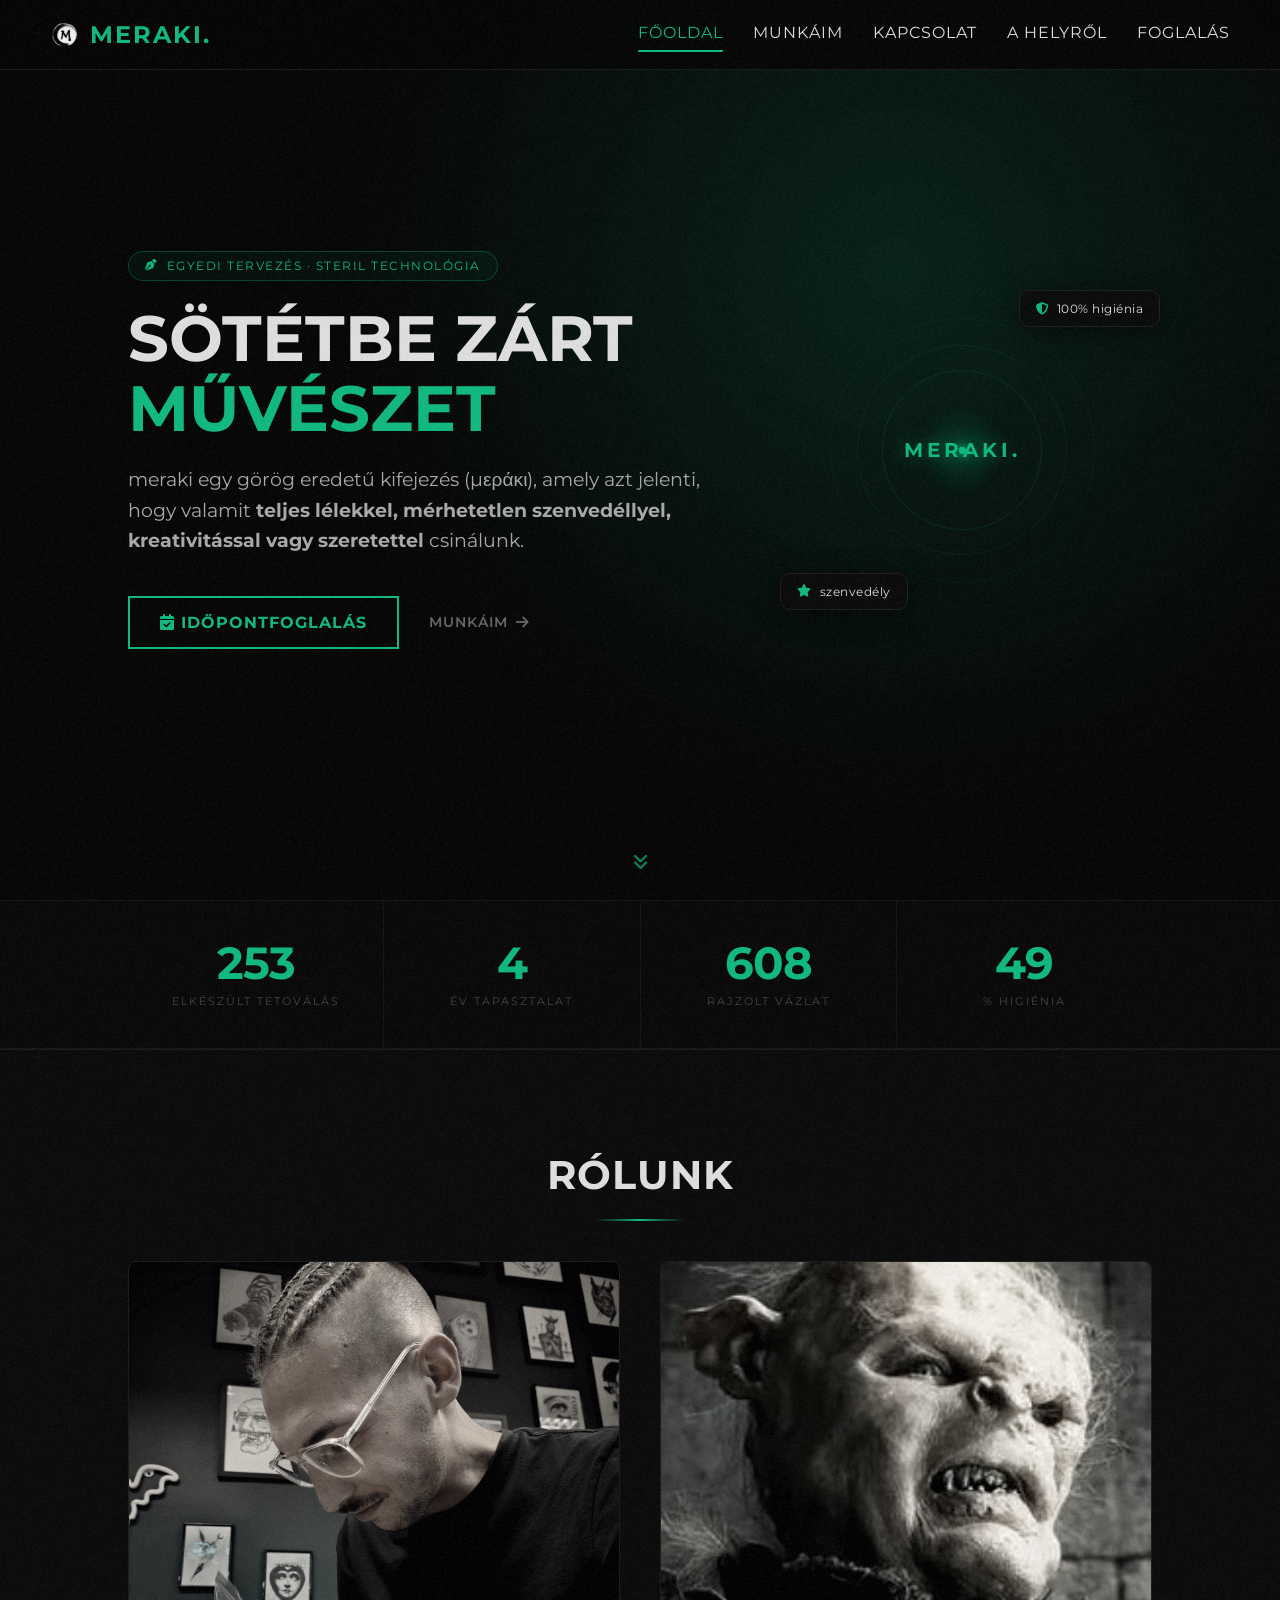
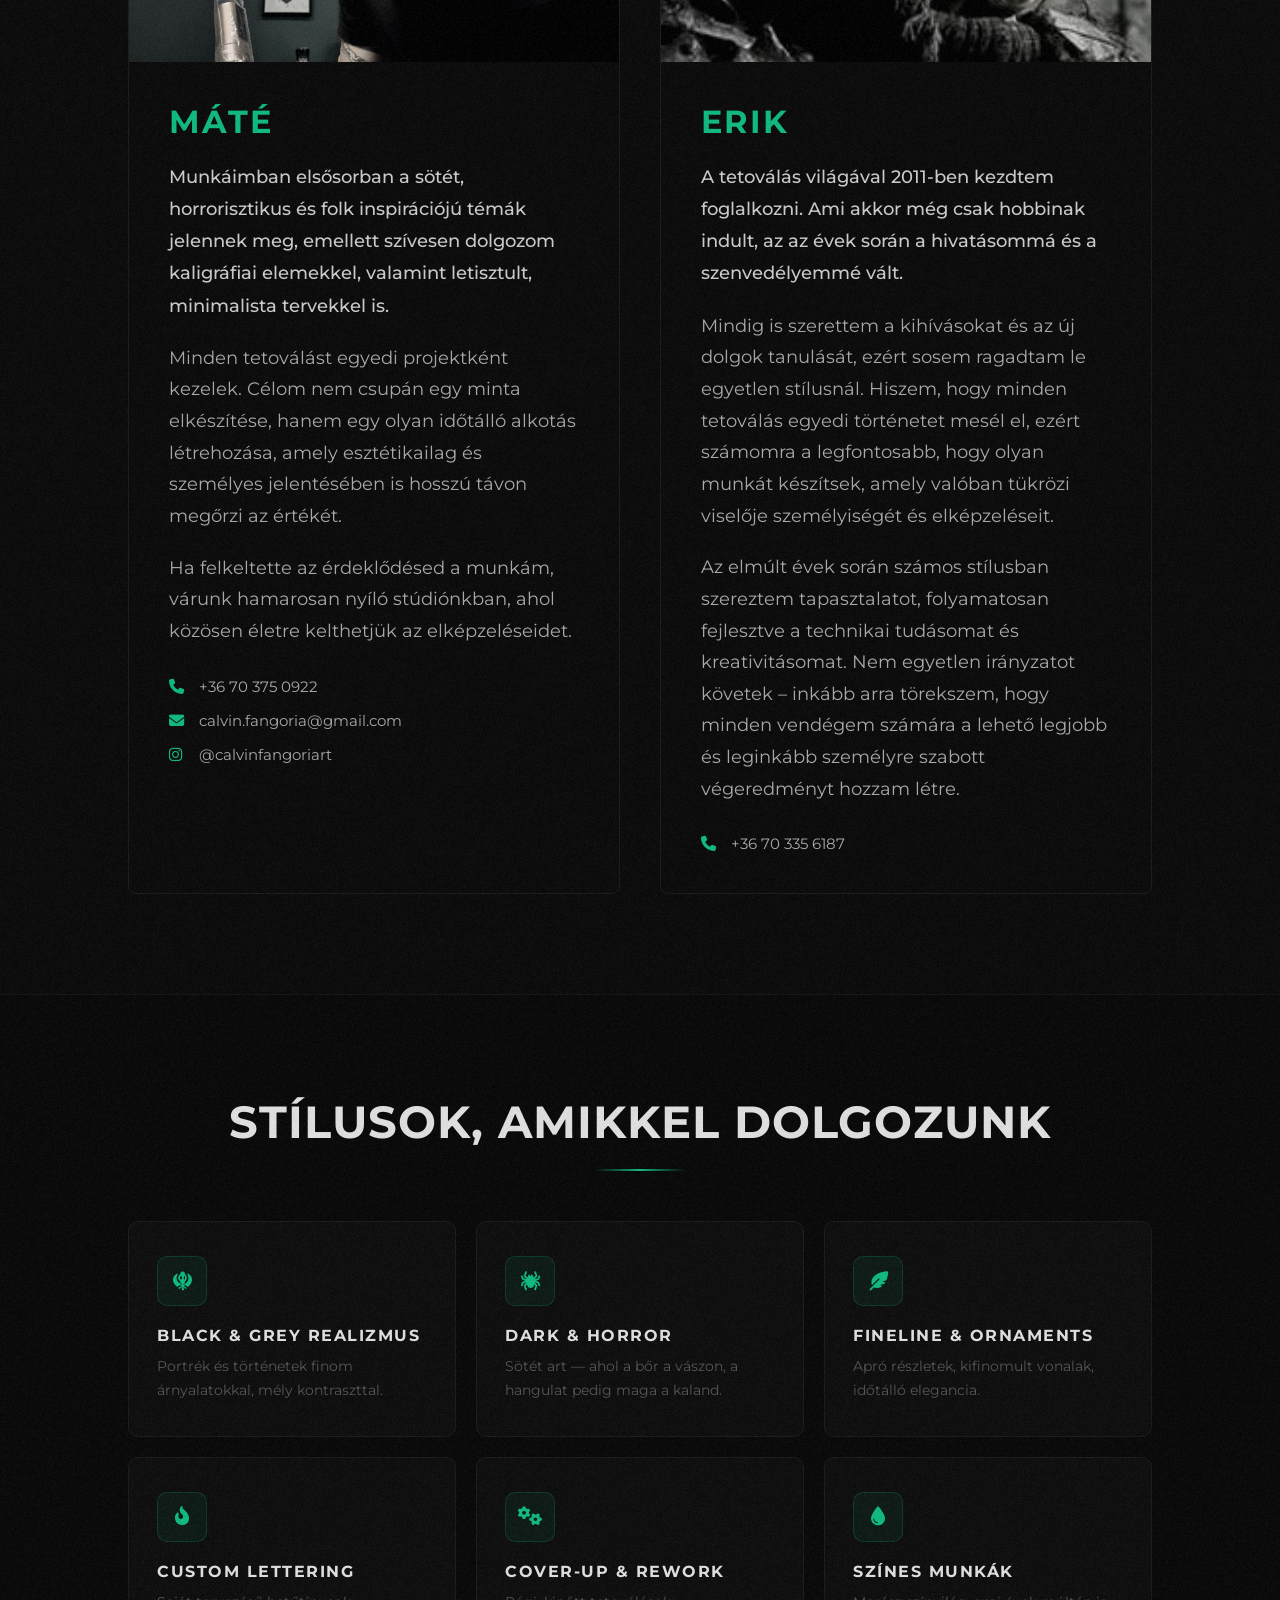
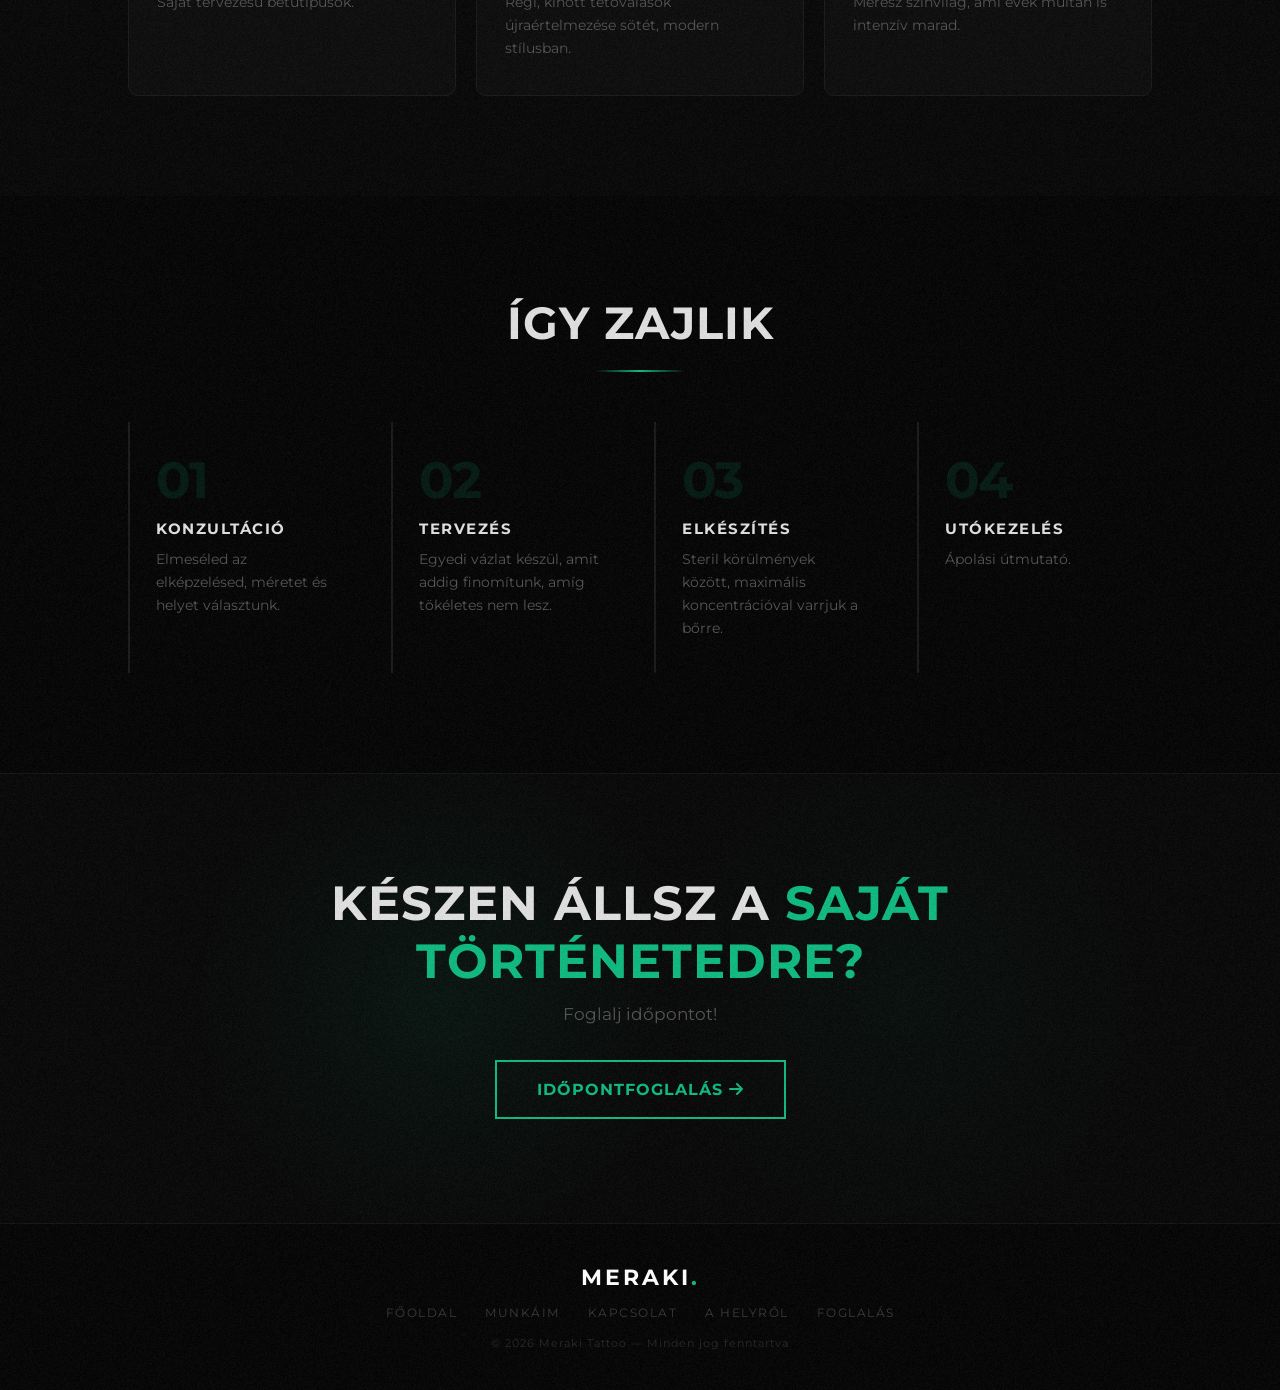
==== commit e72b965d: "photos+animations" ====
--- a/index.html
+++ b/index.html
@@ -12,6 +12,7 @@
     <link rel="icon" type="image/png" href="images/favicon.png">
     <link rel="stylesheet" href="style.css">
     <link rel="stylesheet" href="https://cdnjs.cloudflare.com/ajax/libs/font-awesome/6.5.0/css/all.min.css">
+    <meta http-equiv="X-UA-Compatible" content="IE=edge">
 </head>
 
 <body>
@@ -234,6 +235,8 @@
     </footer>
 
     <div class="noise-overlay"></div>
+    <script src="security.js"></script>
+    <script src="particles.js"></script>
     <script src="main.js"></script>
 </body>
 
--- a/style.css
+++ b/style.css
@@ -8,6 +8,7 @@
 
 html {
     background-color: #050505;
+    scroll-behavior: smooth;
 }
 
 body {
@@ -196,6 +197,7 @@
     padding: 0 10%;
     position: relative;
     overflow: hidden;
+    z-index: 1;
 }
 
 .hero::before {
@@ -276,10 +278,9 @@
 }
 
 .about-image img {
+    display: block;
     width: 100%;
-    max-width: 500px;
-    border: 2px solid #1a1a1a;
-    border-radius: 5px;
+    border-radius: 5px 5px 0 0;
     filter: grayscale(80%) contrast(1.2);
     transition: all 0.4s ease;
 }
@@ -1285,13 +1286,32 @@
     background: #0d0d0d;
     border: 1px solid #1a1a1a;
     border-radius: 10px;
-    transition: border-color .3s, transform .3s, box-shadow .3s;
+    transition: border-color .35s ease, transform .4s cubic-bezier(0.22, 1, 0.36, 1), box-shadow .4s ease;
+    position: relative;
+    overflow: hidden;
+}
+
+.service-card::before {
+    content: '';
+    position: absolute;
+    top: 0;
+    left: 0;
+    width: 100%;
+    height: 100%;
+    background: radial-gradient(circle at 50% 0%, rgba(16, 185, 129, 0.06) 0%, transparent 70%);
+    opacity: 0;
+    transition: opacity .4s ease;
+    pointer-events: none;
+}
+
+.service-card:hover::before {
+    opacity: 1;
 }
 
 .service-card:hover {
     border-color: rgba(16, 185, 129, .4);
-    transform: translateY(-4px);
-    box-shadow: 0 12px 40px rgba(0, 0, 0, .4);
+    transform: translateY(-6px);
+    box-shadow: 0 16px 50px rgba(0, 0, 0, .5), 0 0 30px rgba(16, 185, 129, 0.07);
 }
 
 .service-icon {
@@ -1340,11 +1360,13 @@
 .process-step {
     padding: 32px 26px;
     border-left: 2px solid #1a1a1a;
-    transition: border-color .3s;
+    transition: border-color .4s ease, transform .4s cubic-bezier(0.22, 1, 0.36, 1), background .3s ease;
 }
 
 .process-step:hover {
     border-left-color: #10b981;
+    transform: translateX(6px);
+    background: rgba(16, 185, 129, 0.02);
 }
 
 .step-num {
@@ -1354,6 +1376,11 @@
     line-height: 1;
     margin-bottom: 14px;
     letter-spacing: -2px;
+    transition: color .4s ease;
+}
+
+.process-step:hover .step-num {
+    color: rgba(16, 185, 129, .3);
 }
 
 .process-step h3 {
@@ -1737,24 +1764,32 @@
     border: 1px solid #1a1a1a;
     border-radius: 8px;
     overflow: hidden;
-    transition: transform 0.4s ease, box-shadow 0.4s ease;
+    transition: transform 0.5s cubic-bezier(0.22, 1, 0.36, 1), box-shadow 0.5s ease, border-color .4s ease;
 }
 
 .about-card:hover {
-    transform: translateY(-5px);
-    box-shadow: 0 10px 30px rgba(0, 0, 0, 0.8), 0 0 0 1px rgba(16, 185, 129, 0.2);
+    transform: translateY(-8px);
+    border-color: rgba(16, 185, 129, 0.25);
+    box-shadow: 0 20px 60px rgba(0, 0, 0, 0.8), 0 0 40px rgba(16, 185, 129, 0.08);
+}
+
+.about-card .about-image {
+    overflow: hidden;
 }
 
 .about-card .about-image img {
+    display: block;
     width: 100%;
     height: 400px;
     object-fit: cover;
+    object-position: center 20%;
     filter: grayscale(80%) contrast(1.1);
-    transition: filter 0.5s ease;
+    transition: filter 0.5s ease, transform 0.5s ease;
 }
 
 .about-card:hover .about-image img {
     filter: grayscale(0%) contrast(1);
+    transform: scale(1.03);
 }
 
 .about-card .about-text {
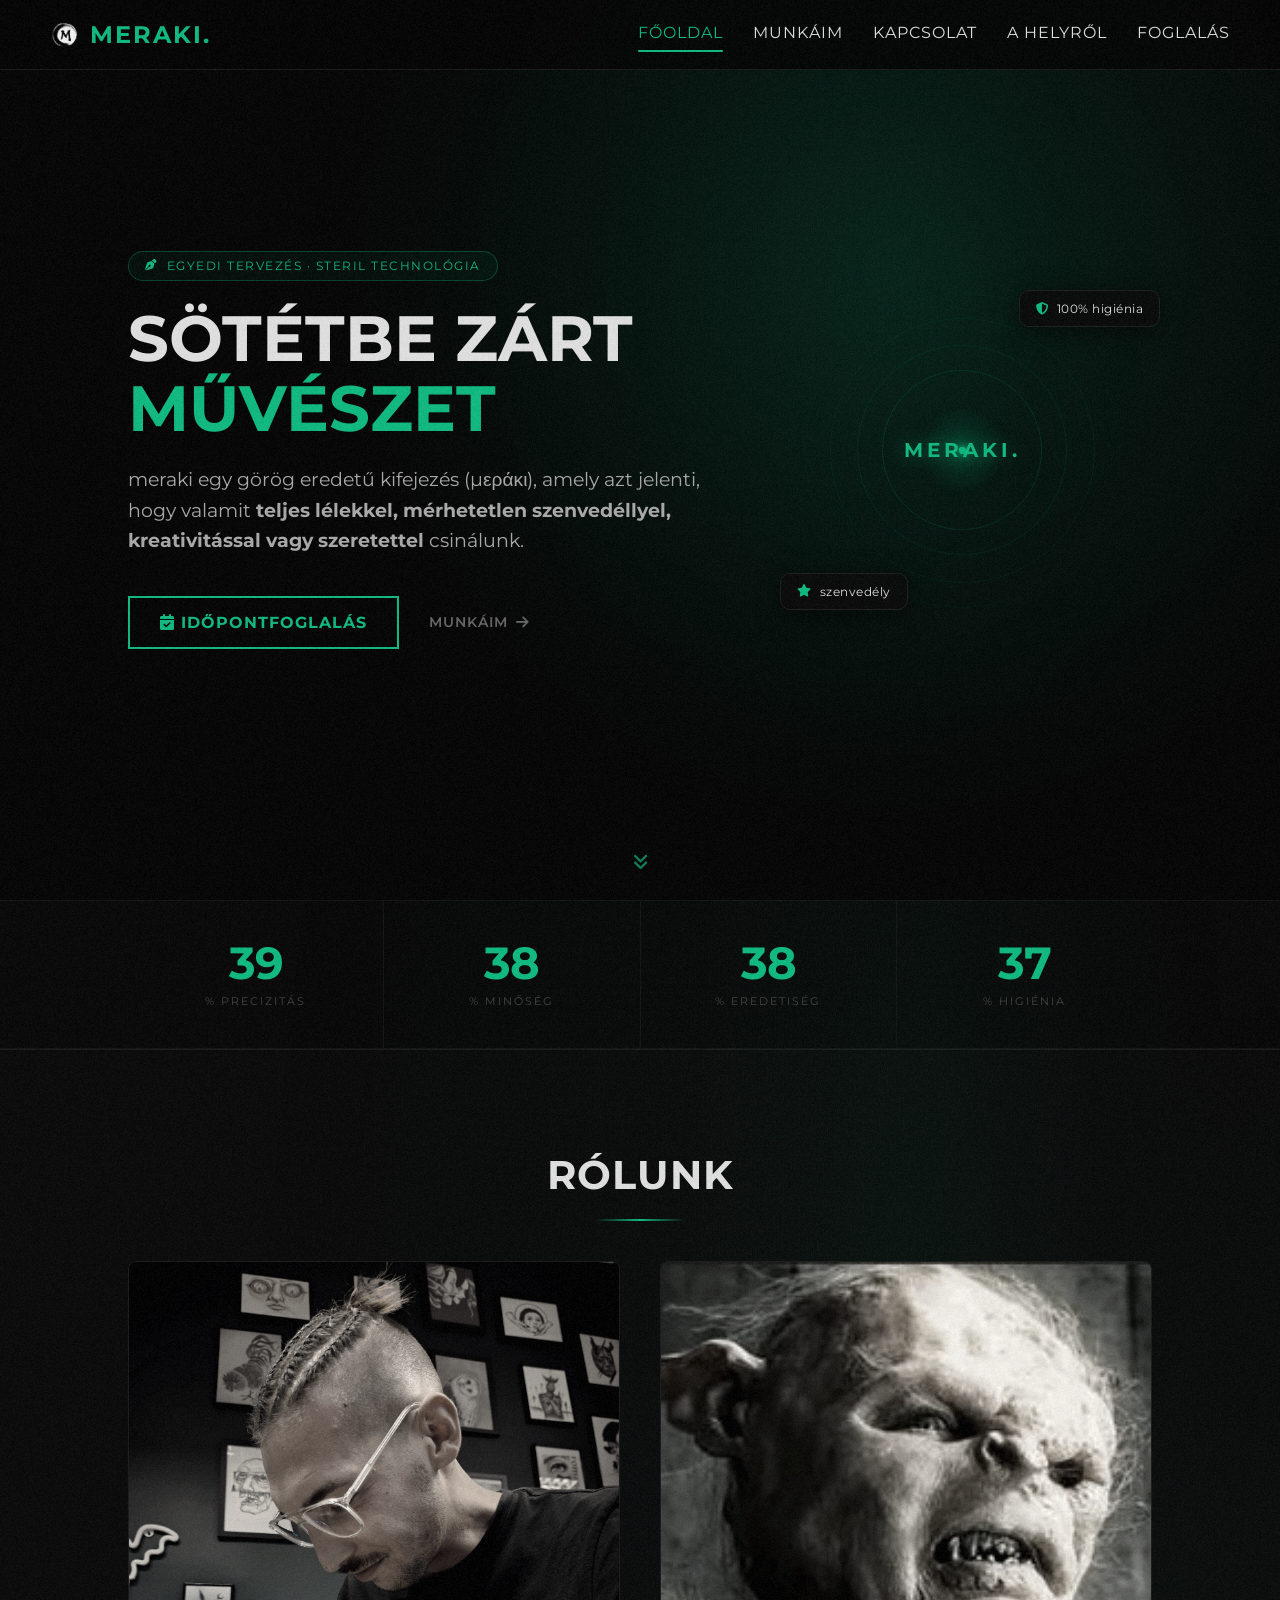
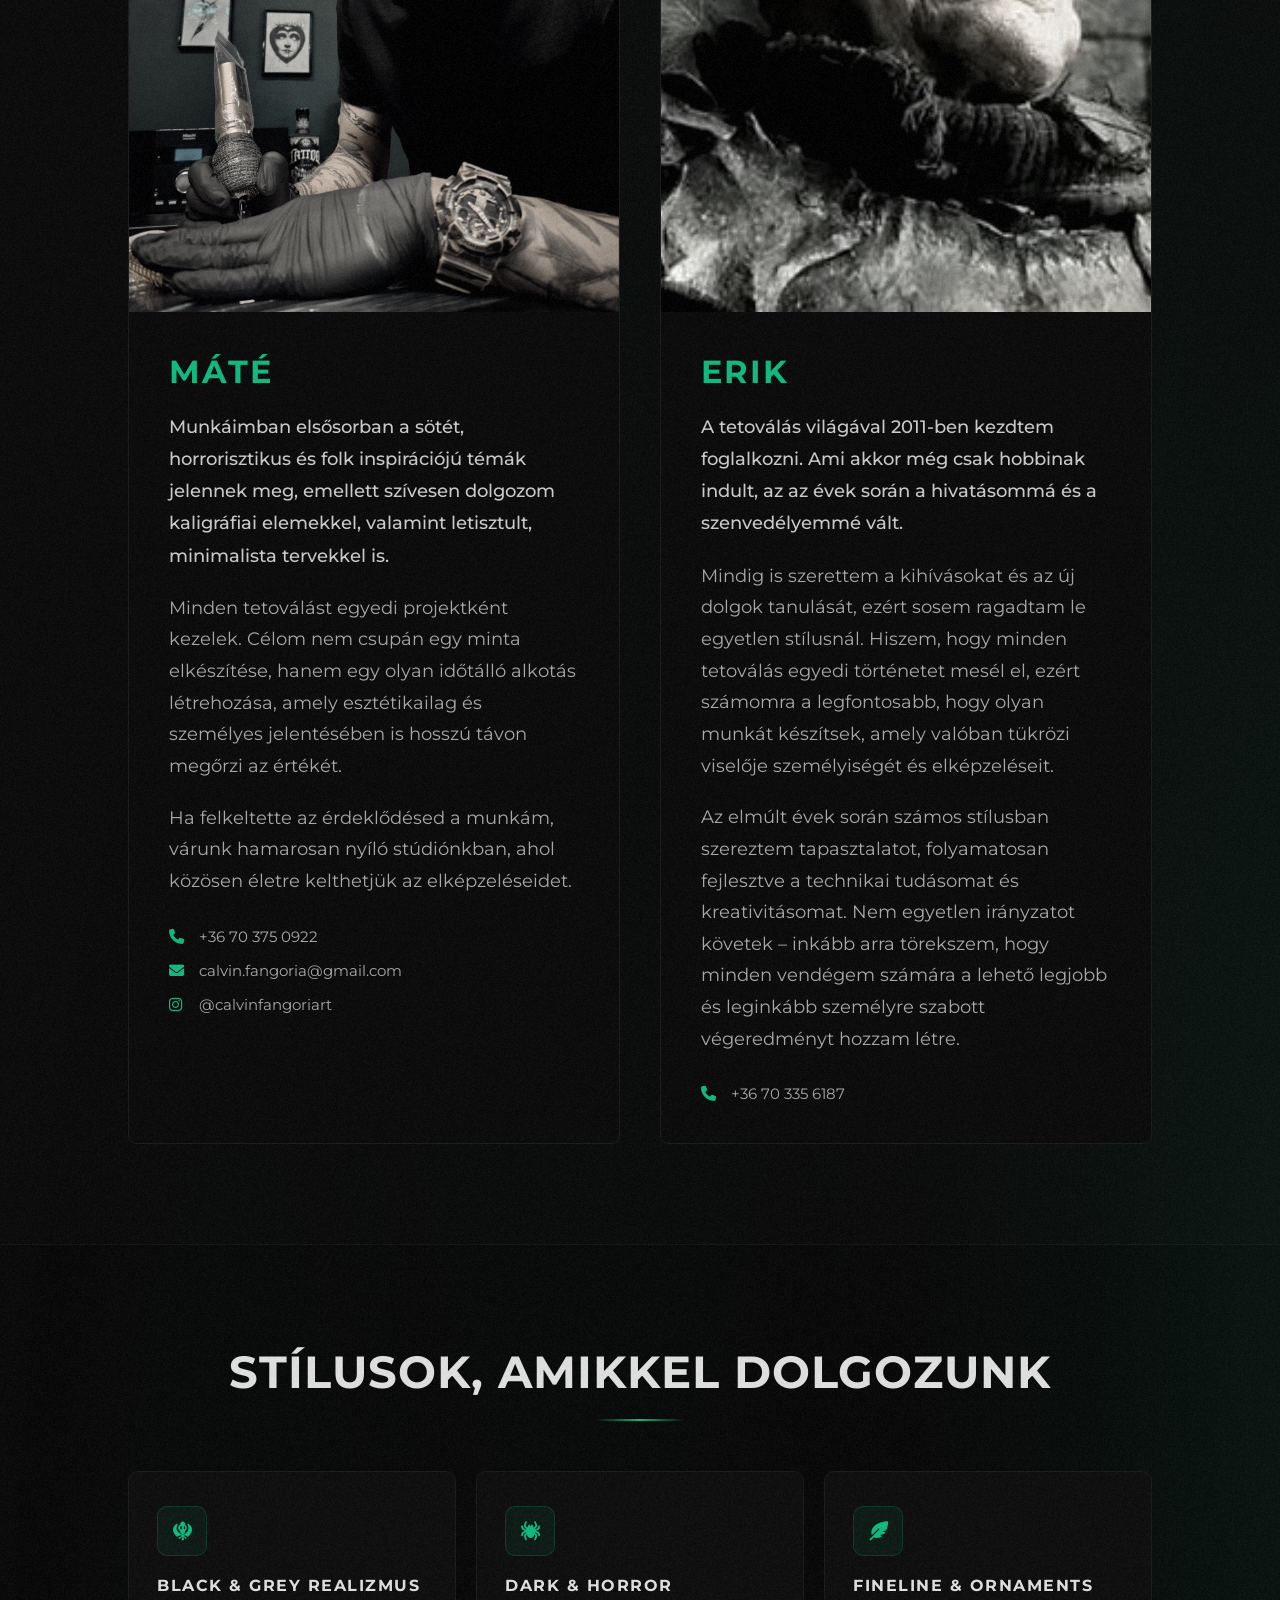
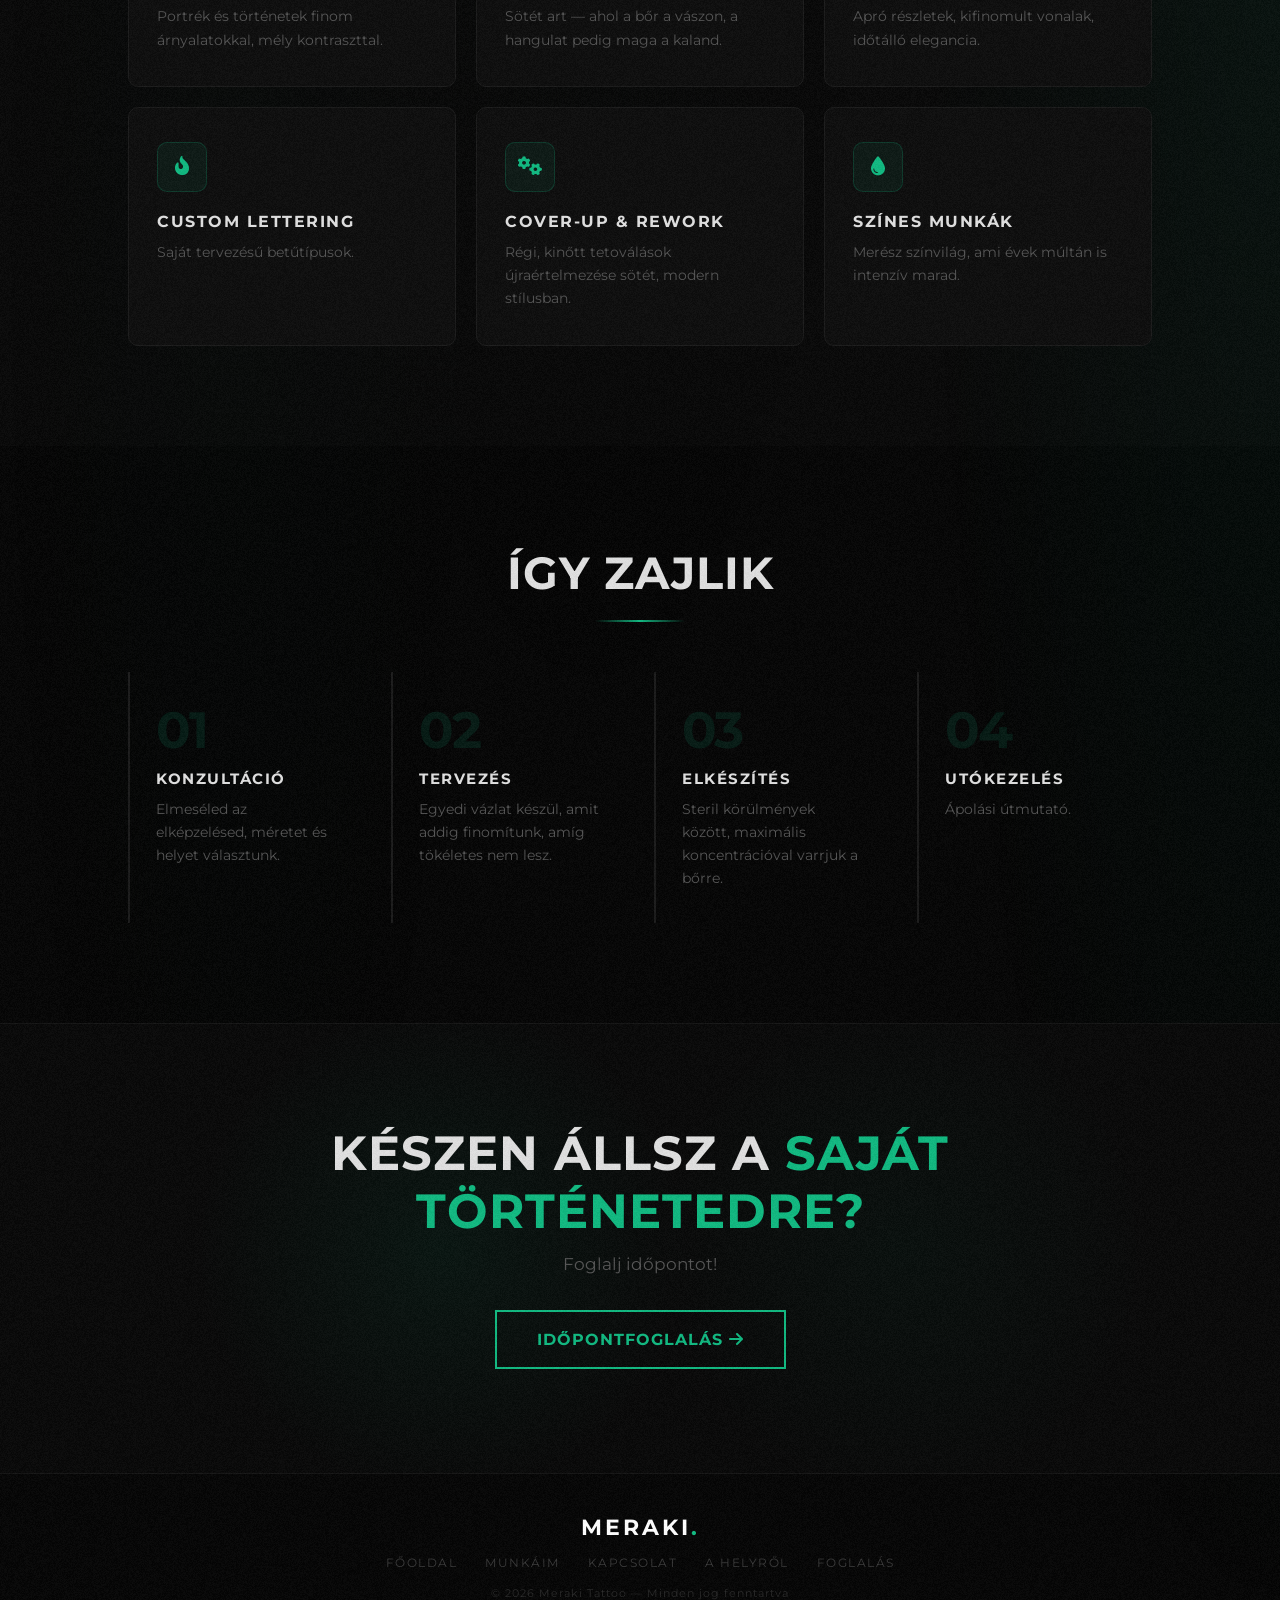
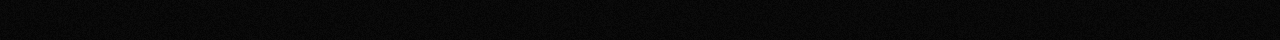
==== commit 4b384e4c: "final fixes before launch" ====
--- a/index.html
+++ b/index.html
@@ -71,20 +71,20 @@
 
     <section class="stats-strip">
         <div class="stat reveal">
-            <div class="stat-num" data-count="500">0</div>
-            <div class="stat-label">Elkészült tetoválás</div>
+            <div class="stat-num" data-count="100">0</div>
+            <div class="stat-label">% PRECIZITÁS</div>
         </div>
         <div class="stat reveal delay-1">
-            <div class="stat-num" data-count="8">0</div>
-            <div class="stat-label">Év tapasztalat</div>
+            <div class="stat-num" data-count="100">0</div>
+            <div class="stat-label">% MINŐSÉG</div>
         </div>
         <div class="stat reveal delay-2">
-            <div class="stat-num" data-count="1200">0</div>
-            <div class="stat-label">Rajzolt vázlat</div>
+            <div class="stat-num" data-count="100">0</div>
+            <div class="stat-label">% EREDETISÉG</div>
         </div>
         <div class="stat reveal delay-3">
             <div class="stat-num" data-count="100">0</div>
-            <div class="stat-label">% higiénia</div>
+            <div class="stat-label">% HIGIÉNIA</div>
         </div>
     </section>
 
--- a/style.css
+++ b/style.css
@@ -736,14 +736,14 @@
 
     to {
         opacity: 1;
-        transform: translateY(0);
+        transform: none;
     }
 }
 
 @keyframes fadeOut {
     from {
         opacity: 1;
-        transform: translateY(0);
+        transform: none;
     }
 
     to {
@@ -1780,9 +1780,9 @@
 .about-card .about-image img {
     display: block;
     width: 100%;
-    height: 400px;
+    height: 650px;
     object-fit: cover;
-    object-position: center 20%;
+    object-position: center top;
     filter: grayscale(80%) contrast(1.1);
     transition: filter 0.5s ease, transform 0.5s ease;
 }
